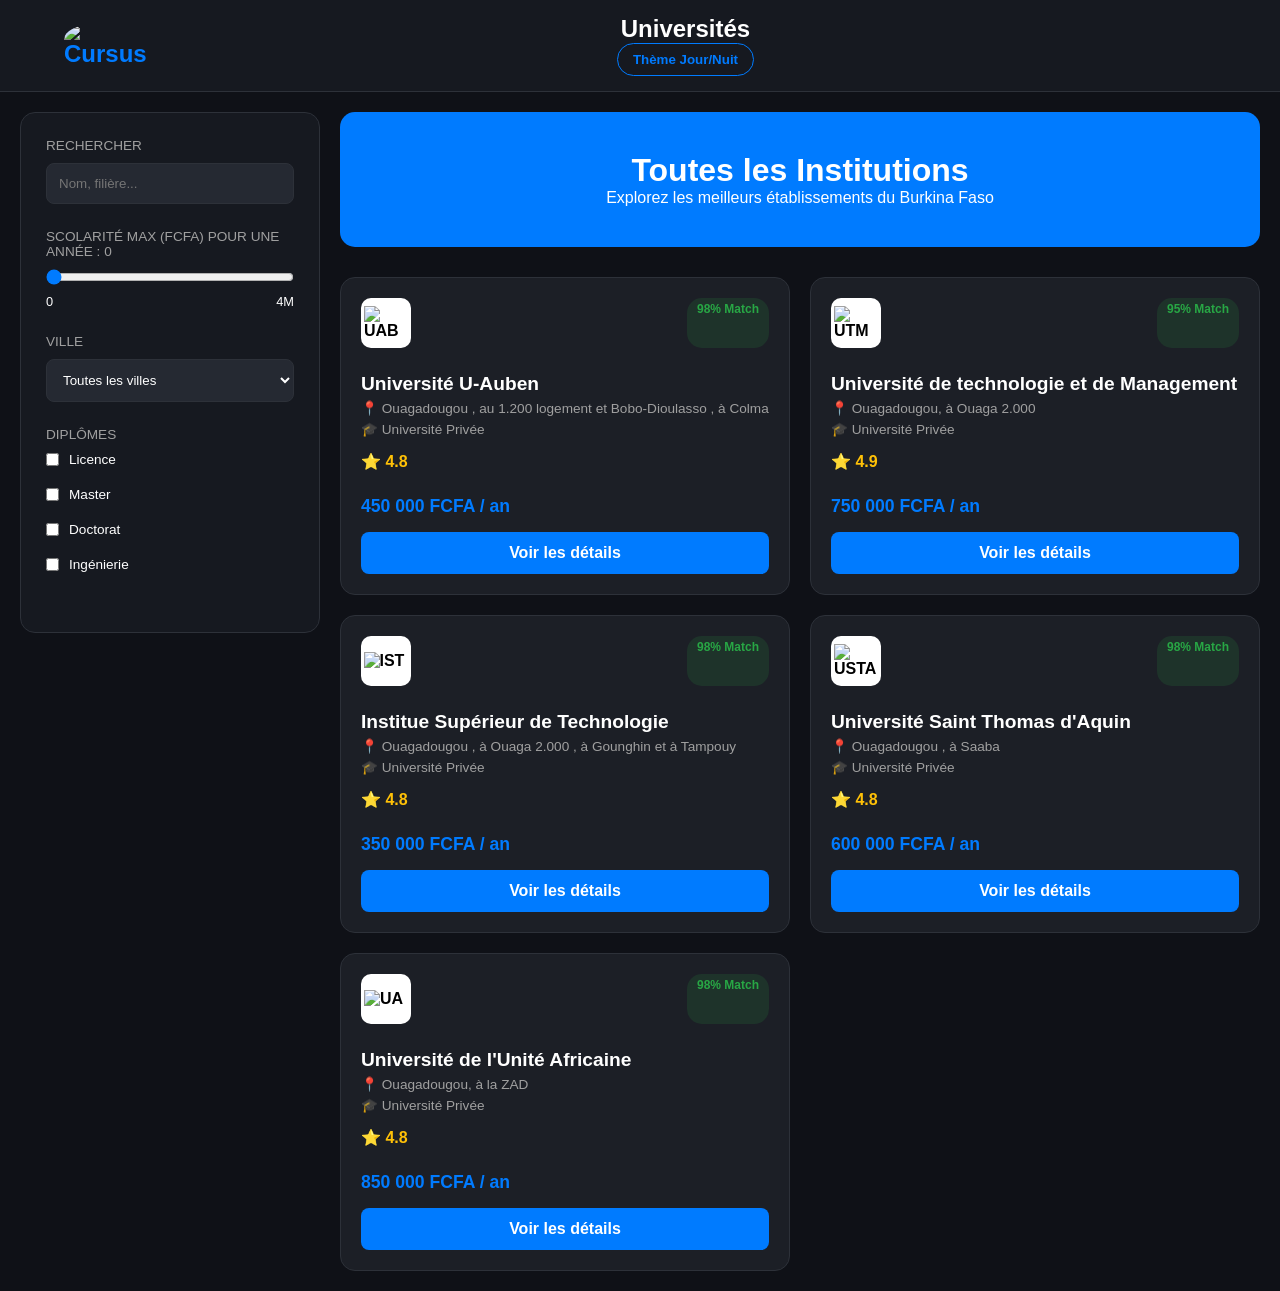
==== universities.html @ 9ff0aebb "Update universities.html" ====
<!doctype html>
<html lang="fr">
  <head>
    <meta charset="UTF-8" />
    <meta name="viewport" content="width=device-width, initial-scale=1.0" />
    <style>
      /* --- VARIABLES DE THEME --- */
      :root {
        /* Mode Sombre par défaut */
        --bg-color: #0f1117;
        --card-bg: #1c1f26;
        --sidebar-bg: #161920;
        --text-main: #ffffff;
        --text-dim: #a0a0a0;
        --accent: #007bff;
        --accent-hover: #0056b3;
        --border: #2d3139;
        --input-bg: #252932;
      }

      /* Classe pour le Mode Clair */
      .light-theme {
        --bg-color: #f4f7f6;
        --card-bg: #ffffff;
        --sidebar-bg: #ffffff;
        --text-main: #1a1a1a;
        --text-dim: #666666;
        --accent: #007bff;
        --border: #e0e0e0;
        --input-bg: #f9f9f9;
      }

      * {
        box-sizing: border-box;
        margin: 0;
        padding: 0;
        font-family: "Segoe UI", sans-serif;
      }

      body {
        background-color: var(--bg-color);
        color: var(--text-main);
        transition: all 0.3s ease;
      }

      /* --- NAVIGATION --- */
      nav {
        display: flex;
        justify-content: space-between;
        align-items: center;
        padding: 15px 5%;
        background: var(--sidebar-bg);
        border-bottom: 1px solid var(--border);
        position: sticky;
        top: 0;
        z-index: 100;
      }

      .logo {
        font-weight: bold;
        font-size: 1.5rem;
        color: var(--accent);
      }

      .nav-links a {
        color: var(--text-main);
        text-decoration: none;
        margin-left: 20px;
        font-size: 0.9rem;
      }

      .theme-toggle {
        cursor: pointer;
        padding: 8px 15px;
        border-radius: 20px;
        border: 1px solid var(--accent);
        background: transparent;
        color: var(--accent);
        font-weight: bold;
      }

      /* --- LAYOUT PRINCIPAL --- */
      .main-container {
        display: flex;
        max-width: 1400px;
        margin: 20px auto;
        padding: 0 20px;
        gap: 20px;
      }

      /* --- BARRE DE RECHERCHE ET FILTRES --- */
      .sidebar {
        width: 300px;
        background: var(--sidebar-bg);
        padding: 25px;
        border-radius: 15px;
        height: fit-content;
        border: 1px solid var(--border);
        position: sticky;
        top: 90px;
      }

      .filter-group {
        margin-bottom: 25px;
      }

      .filter-group label {
        display: block;
        margin-bottom: 10px;
        font-size: 0.85rem;
        color: var(--text-dim);
        text-transform: uppercase;
      }

      input[type="text"],
      select {
        width: 100%;
        padding: 12px;
        border-radius: 8px;
        border: 1px solid var(--border);
        background: var(--input-bg);
        color: var(--text-main);
      }

      .range-slider {
        width: 100%;
        accent-color: var(--accent);
      }

      .checkbox-group {
        display: grid;
        gap: 10px;
      }

      .checkbox-group label {
        text-transform: none;
        color: var(--text-main);
        display: flex;
        align-items: center;
        gap: 10px;
        cursor: pointer;
      }

      /* --- GRILLE DE CARTES --- */
      .content-area {
        flex: 1;
      }

      .search-header {
        background: var(--accent);
        padding: 40px;
        border-radius: 15px;
        margin-bottom: 30px;
        text-align: center;
        color: white;
      }

      .card-grid {
        display: grid;
        grid-template-columns: repeat(auto-fill, minmax(320px, 1fr));
        gap: 20px;
      }

      /* --- STYLE DE LA CARTE --- */
      .card {
        background: var(--card-bg);
        border-radius: 15px;
        padding: 20px;
        border: 1px solid var(--border);
        transition: transform 0.3s ease;
        display: flex;
        flex-direction: column;
      }

      .card:hover {
        transform: translateY(-5px);
        border-color: var(--accent);
      }

      .card-top {
        display: flex;
        justify-content: space-between;
        margin-bottom: 15px;
      }

      .card-logo {
        width: 50px;
        height: 50px;
        background: #fff;
        color: #000;
        border-radius: 10px;
        display: flex;
        align-items: center;
        justify-content: center;
        font-weight: bold;
      }

      .match-badge {
        background: rgba(40, 167, 69, 0.15);
        color: #28a745;
        padding: 4px 10px;
        border-radius: 15px;
        font-size: 0.75rem;
        font-weight: bold;
      }

      .card h3 {
        margin: 10px 0 5px 0;
        font-size: 1.2rem;
      }

      .card .info {
        font-size: 0.85rem;
        color: var(--text-dim);
        margin-bottom: 5px;
      }

      .card .rating {
        color: #ffc107;
        margin: 10px 0;
        font-weight: bold;
        display: flex;
        align-items: center;
        gap: 5px;
      }

      .card .price {
        color: var(--accent);
        font-weight: bold;
        font-size: 1.1rem;
        margin-top: auto;
        padding-top: 15px;
      }

      .btn-view {
        margin-top: 15px;
        padding: 12px;
        background: var(--accent);
        color: white;
        text-align: center;
        text-decoration: none;
        border-radius: 8px;
        font-weight: bold;
      }

      /* --- MODALES --- */
      .modal {
        display: none;
        position: fixed;
        top: 0;
        left: 0;
        width: 100%;
        height: 100%;
        background: rgba(0, 0, 0, 0.8);
        z-index: 1000;
        padding: 20px;
        overflow-y: auto;
      }

      .modal:target {
        display: flex;
        justify-content: center;
        align-items: flex-start;
      }

      .modal-content {
        background: var(--card-bg);
        max-width: 900px;
        width: 100%;
        margin-top: 50px;
        padding: 40px;
        border-radius: 20px;
        position: relative;
      }

      .close-modal {
        position: absolute;
        top: 20px;
        right: 25px;
        font-size: 30px;
        text-decoration: none;
        color: var(--text-dim);
      }

      .modal-grid {
        display: grid;
        grid-template-columns: 1fr 1fr;
        gap: 40px;
        margin-top: 30px;
      }

      .contact-form input,
      .contact-form textarea {
        width: 100%;
        padding: 12px;
        margin-bottom: 10px;
        background: var(--input-bg);
        border: 1px solid var(--border);
        border-radius: 8px;
        color: var(--text-main);
      }

      /* --- RESPONSIVE --- */
      @media (max-width: 992px) {
        .main-container {
          flex-direction: column;
        }

        .sidebar {
          width: 100%;
          position: static;
        }

        .modal-grid {
          grid-template-columns: 1fr;
        }
      }

      @media (max-width: 600px) {
        .nav-links {
          display: none;
        }

        .card-grid {
          grid-template-columns: 1fr;
        }
      }
    </style>
  </head>

  <body>
    <nav>
      <div class="logo">
        <img
          src="./WhatsApp Image 2026-03-16 at 22.43.13.jpeg"
          alt="Cursus"
          width="100px"
          id="logg"
          style="border-radius: 35%"
        />
      </div>
      <div
        class="nav-links"
        style="
          display: flex;
          flex-direction: column;
          align-items: center;
          width: 100%;
        "
      >
        <h1>Universités</h1>
        <button
          class="theme-toggle"
          onclick="
            document.body.classList.toggle('light-theme');
            let jour = document.getElementById('logg');
            let nuit = './WhatsApp Image 2026-03-16 at 22.43.13.jpeg';
            if (document.body.classList.contains('light-theme')) {
              jour.src = './WhatsApp Image 2026-03-16 at 10.48.32.jpeg';
            } else {
              jour.src = nuit;
            }
          "
        >
          Thème Jour/Nuit
        </button>
      </div>
    </nav>
    <div class="main-container">
      <aside class="sidebar">
        <div class="filter-group">
          <label>Rechercher</label>
          <input type="text" placeholder="Nom, filière..." />
        </div>

        <div class="filter-group">
          <label
            >Scolarité max (FCFA) pour une année :
            <span id="valu">0</span></label
          >
          <input
            id="val"
            type="range"
            class="range-slider"
            min="0"
            max="4000000"
            step="20000"
            value="0"
          />
          <div
            style="
              display: flex;
              justify-content: space-between;
              font-size: 0.8rem;
              margin-top: 5px;
            "
          >
            <span>0</span><span>4M</span>
          </div>
        </div>

        <div class="filter-group">
          <label>Ville</label>
          <select>
            <option>Toutes les villes</option>
            <option>Ouagadougou</option>
            <option>Bobo-Dioulasso</option>
            <option>Koudougou</option>
            <option>Dédougou</option>
            <option>Autre</option>
          </select>
        </div>

        <div class="filter-group">
          <label>Diplômes </label>
          <div class="checkbox-group">
            <label><input type="checkbox" /> Licence </label>
            <label><input type="checkbox" /> Master </label>
            <label><input type="checkbox" /> Doctorat </label>
            <label><input type="checkbox" /> Ingénierie</label>
          </div>
        </div>
      </aside>

      <main class="content-area">
        <div class="search-header">
          <h1>Toutes les Institutions</h1>
          <p>Explorez les meilleurs établissements du Burkina Faso</p>
        </div>

        <div class="card-grid">
          <div class="card">
            <div class="card-top">
              <div class="card-logo">
                <img src="./images (2).jpeg" alt="UAB" width="88%" />
              </div>
              <span class="match-badge">98% Match</span>
            </div>
            <h3>Université U-Auben</h3>
            <p class="info">
              📍 Ouagadougou , au 1.200 logement et Bobo-Dioulasso , à Colma
            </p>
            <p class="info">🎓 Université Privée</p>
            <div class="rating">⭐ 4.8</div>
            <p class="price">450 000 FCFA / an</p>
            <a href="#modal1" class="btn-view">Voir les détails</a>
          </div>

          <div class="card">
            <div class="card-top">
              <div class="card-logo">
                <img src="./logo-UTM-WEB.png" alt="UTM" width="88%" />
              </div>
              <span class="match-badge">95% Match</span>
            </div>
            <h3>Université de technologie et de Management</h3>
            <p class="info">📍 Ouagadougou, à Ouaga 2.000</p>
            <p class="info">🎓 Université Privée</p>
            <div class="rating">⭐ 4.9</div>
            <p class="price">750 000 FCFA / an</p>
            <a href="#modal2" class="btn-view">Voir les détails</a>
          </div>
          <div class="card">
            <div class="card-top">
              <div class="card-logo">
                <img
                  src="./IST-Institut-Superieur-de-Technologies-ouagadougou-burkina-faso-formations-afrique-orientation-logo.jpg"
                  alt="IST"
                  width="90%"
                />
              </div>
              <span class="match-badge">98% Match</span>
            </div>
            <h3>Institue Supérieur de Technologie</h3>
            <p class="info">
              📍 Ouagadougou , à Ouaga 2.000 , à Gounghin et à Tampouy
            </p>
            <p class="info">🎓 Université Privée</p>
            <div class="rating">⭐ 4.8</div>
            <p class="price">350 000 FCFA / an</p>
            <a href="#modal3" class="btn-view">Voir les détails</a>
          </div>
          <div class="card">
            <div class="card-top">
              <div class="card-logo">
                <img src="./images (1).jpeg" alt="USTA" width="88%" />
              </div>
              <span class="match-badge">98% Match</span>
            </div>
            <h3>Université Saint Thomas d'Aquin</h3>
            <p class="info">📍 Ouagadougou , à Saaba</p>
            <p class="info">🎓 Université Privée</p>
            <div class="rating">⭐ 4.8</div>
            <p class="price">600 000 FCFA / an</p>
            <a href="#modal4" class="btn-view">Voir les détails</a>
          </div>
          <div class="card">
            <div class="card-top">
              <div class="card-logo">
                <img src="./images.jpeg" alt="UA" width="88%" />
              </div>
              <span class="match-badge">98% Match</span>
            </div>
            <h3>Université de l'Unité Africaine</h3>
            <p class="info">📍 Ouagadougou, à la ZAD</p>
            <p class="info">🎓 Université Privée</p>
            <div class="rating">⭐ 4.8</div>
            <p class="price">850 000 FCFA / an</p>
            <a href="#modal5" class="btn-view">Voir les détails</a>
          </div>
        </div>
      </main>
    </div>

    <div id="modal1" class="modal">
      <div class="modal-content">
        <a href="#" class="close-modal">&times;</a>
        <img src="./images (2).jpeg" alt="UAB" width="18%" />

        <h2>Université U-Auben</h2>
        <p style="color: var(--accent)">Université Privée • Ouagadougou</p>

        <div
          style="
            display: flex;
            justify-content: center;
            gap: 20px;
            padding: 20px;
            font-family: sans-serif;
          "
        >
          <div
            style="
              width: 250px;
              border: 1px solid #ddd;
              border-radius: 10px;
              overflow: hidden;
              box-shadow: 2px 2px 10px rgba(0, 0, 0, 0.1);
            "
          >
            <img
              src="./u-auben-ouaga-devanture.jpg"
              alt="Devanture U-Auben Ouaga"
              style="width: 100%; display: block"
            />
            <div style="padding: 15px">
              <p style="font-size: 14px; color: #666">
                Découvrez le campus moderne et nos facultés de sciences.
              </p>
            </div>
          </div>

          <div
            style="
              width: 250px;
              border: 1px solid #ddd;
              border-radius: 10px;
              overflow: hidden;
              box-shadow: 2px 2px 10px rgba(0, 0, 0, 0.1);
            "
          >
            <img
              src="./En-toges.jpg"
              alt="Etudiants en toges"
              style="width: 100%; display: block"
            />
            <div style="padding: 15px">
              <p style="font-size: 14px; color: #666">
                Un centre historique dévoué à la réussite de ses étudiants.
              </p>
            </div>
          </div>

          <div
            style="
              width: 250px;
              border: 1px solid #ddd;
              border-radius: 10px;
              overflow: hidden;
              box-shadow: 2px 2px 10px rgba(0, 0, 0, 0.1);
            "
          >
            <img
              src="./257224294_2527260810753309_3185084998366612586_n-696x420.jpg"
              alt="Devanture U-Auben Bobo-Dioulasso"
              style="width: 100%; display: block"
            />
            <div style="padding: 15px">
              <h3 style="margin: 0 0 10px 0">Université C</h3>
              <p style="font-size: 14px; color: #666">
                Spécialisée dans les nouvelles technologies et l'IA.
              </p>
            </div>
          </div>
        </div>

        <a
          href="https://u-auben.com/"
          target="_blank"
          style="
            display: inline-flex;
            align-items: center;
            gap: 8px;
            padding: 8px 16px;
            background-color: rgba(59, 130, 246, 0.1);
            color: #3b82f6;
            text-decoration: none;
            font-size: 0.85rem;
            font-weight: 600;
            border-radius: 50px;
            border: 1px solid rgba(59, 130, 246, 0.3);
            transition: all 0.3s ease;
            margin: 10px 0;
          "
          onmouseover="
            this.style.backgroundColor = 'rgba(59, 130, 246, 0.2)';
            this.style.transform = 'translateY(-2px)';
          "
          onmouseout="
            this.style.backgroundColor = 'rgba(59, 130, 246, 0.1)';
            this.style.transform = 'translateY(0)';
          "
        >
          <span style="font-size: 1.1rem">💻</span>
          Consulter leur site
        </a>

        <div class="modal-grid">
          <div class="details-text">
            <h4>Filières & Spécialités</h4>
            <p class="info">
              Le pôle des Sciences et Technologies (UFR-ST / High Tech) regroupe
              les filières du Génie Informatique, du Génie Civil (BTP), de
              l'Électricité Industrielle, des Mines et Géologie, ainsi que des
              spécialités en Agronomie, Eau-Hygiène-Assainissement (EHA) et
              Agroalimentaire. Le pôle des Sciences Économiques et de Gestion
              (UFR-SEG / Business School) propose des cursus en
              Finance-Comptabilité, Banque-Assurance, Marketing, Gestion des
              Ressources Humaines, Gestion de Projets et Transport-Logistique.
              Enfin, l'université dispose de pôles en Sciences Juridiques et
              Politiques (UFR-SJP) couvrant le Droit Privé, le Droit Public, la
              Diplomatie et les Relations Internationales, ainsi qu'un pôle
              Lettres, Langues et Sciences Humaines (UFR-LLSH) incluant la
              Communication, la Sociologie, la Psychologie, l'Assistanat de
              Direction Bilingue et les Études Anglophones.
            </p>
            <br />

            <div
              style="
                overflow-x: auto;
                margin: 20px 0;
                border-radius: 12px;
                border: 1px solid #2d3139;
                box-shadow: 0 4px 15px rgba(0, 0, 0, 0.3);
              "
            >
              <table
                style="
                  width: 100%;
                  border-collapse: collapse;
                  background-color: #1c1f26;
                  color: #ffffff;
                  font-family: &quot;Segoe UI&quot;, sans-serif;
                  font-size: 0.9rem;
                  min-width: 650px;
                "
              >
                <thead>
                  <tr
                    style="
                      background-color: #007bff;
                      color: #ffffff;
                      text-align: left;
                    "
                  >
                    <th style="padding: 15px; border-bottom: 2px solid #2d3139">
                      Unités de Formation (UFR)
                    </th>
                    <th style="padding: 15px; border-bottom: 2px solid #2d3139">
                      Licence 1
                    </th>
                    <th style="padding: 15px; border-bottom: 2px solid #2d3139">
                      Licence 2
                    </th>
                    <th style="padding: 15px; border-bottom: 2px solid #2d3139">
                      Licence 3
                    </th>
                    <th style="padding: 15px; border-bottom: 2px solid #2d3139">
                      Master 1
                    </th>
                    <th style="padding: 15px; border-bottom: 2px solid #2d3139">
                      Master 2
                    </th>
                  </tr>
                </thead>
                <tbody>
                  <tr style="border-bottom: 1px solid #2d3139">
                    <td style="padding: 15px">
                      <strong style="color: #007bff; display: block"
                        >ISIG High-Tech</strong
                      >
                      <span style="font-size: 0.75rem; color: #a0a0a0"
                        >Informatique, SIG, Réseaux</span
                      >
                    </td>
                    <td style="padding: 15px">600 000</td>
                    <td style="padding: 15px">675 000</td>
                    <td style="padding: 15px">750 000</td>
                    <td style="padding: 15px">920 000</td>
                    <td style="padding: 15px">920 000</td>
                  </tr>
                  <tr
                    style="
                      border-bottom: 1px solid #2d3139;
                      background-color: rgba(255, 255, 255, 0.02);
                    "
                  >
                    <td style="padding: 15px">
                      <strong style="color: #007bff; display: block"
                        >Business School (SEG)</strong
                      >
                      <span style="font-size: 0.75rem; color: #a0a0a0"
                        >Gestion, Finance, Compta</span
                      >
                    </td>
                    <td style="padding: 15px">505 000</td>
                    <td style="padding: 15px">565 000</td>
                    <td style="padding: 15px">705 000</td>
                    <td style="padding: 15px">852 500</td>
                    <td style="padding: 15px">852 500</td>
                  </tr>
                  <tr style="border-bottom: 1px solid #2d3139">
                    <td style="padding: 15px">
                      <strong style="color: #007bff; display: block"
                        >Droit & Sciences Po</strong
                      >
                      <span style="font-size: 0.75rem; color: #a0a0a0"
                        >Droit Privé/Public, Diplomatie</span
                      >
                    </td>
                    <td style="padding: 15px">530 000</td>
                    <td style="padding: 15px">590 000</td>
                    <td style="padding: 15px">730 000</td>
                    <td style="padding: 15px">850 000</td>
                    <td style="padding: 15px">850 000</td>
                  </tr>
                </tbody>
                <tfoot>
                  <tr style="background-color: rgba(0, 123, 255, 0.1)">
                    <td
                      colspan="6"
                      style="
                        padding: 12px;
                        font-size: 0.8rem;
                        color: #a0a0a0;
                        text-align: center;
                      "
                    >
                      * Frais d'inscription : 50 000 FCFA + Frais de dossier :
                      15 000 FCFA. Pénalité de 10% en cas de retard.
                    </td>
                  </tr>
                </tfoot>
              </table>
            </div>

            <h4>Informations de contact</h4>
            <p class="info">📞 +226 25 30 00 00</p>
            <p class="info">📧 info@uason.bf</p>
            <p class="info">🌐 www.uason.bf</p>
          </div>

          <div class="contact-form">
            <h4>Contacter l'établissement</h4>
            <form>
              <input type="text" placeholder="Nom & Prénom" required />
              <input type="email" placeholder="Votre Email" required />
              <input type="tel" placeholder="Téléphone" />
              <textarea rows="4" placeholder="Votre message..."></textarea>
              <button
                type="submit"
                class="btn-view"
                style="width: 100%; border: none; cursor: pointer"
              >
                Envoyer
              </button>
            </form>
          </div>
        </div>
      </div>
    </div>

    <div id="modal3" class="modal">
      <div class="modal-content">
        <a href="#" class="close-modal">&times;</a>
        <img
          src="./IST-Institut-Superieur-de-Technologies-ouagadougou-burkina-faso-formations-afrique-orientation-logo.jpg"
          alt="Logo IST"
          width="18%"
        />
        <h2>Institue Supérieur de Technologie</h2>
        <p style="color: var(--accent)">Enseignement Supérieur • Ouagadougou</p>

        <div class="modal-grid">
          <div class="details-text">
            <h4>Options et filière</h4>
            <p class="info">
              Le pôle Sciences et Technologies est le cœur de métier de
              l'institut, proposant des filières pointues comme le Génie Civil
              (Bâtiment et Travaux Publics), le Génie Électrique
              (Électrotechnique, Électronique et Informatique Industrielle),
              ainsi que le Génie Industriel (Maintenance Industrielle, Mécanique
              et Productique). Ce pôle inclut également des secteurs
              stratégiques tels que le Génie Minier (Géologie, Exploitation), le
              Génie Énergétique (Énergies Renouvelables), le Génie Biomédical et
              l'Agroalimentaire (Nutrition, Sécurité Sanitaire). L'informatique
              y est aussi très présente via les Réseaux et Systèmes
              Informatiques. Le pôle Sciences de Gestion (souvent associé à
              l'entité UBS) complète cette offre avec des formations en
              Finance-Comptabilité, Marketing et Gestion Commerciale, Gestion
              des Ressources Humaines, et Gestion des Projets. On y retrouve
              également des spécialités en Transport, Logistique et Transit, en
              Banque et Microfinance, ainsi qu'en Communication d’Entreprise et
              Assistanat de Direction Bilingue.
            </p>
            <br />

            <div
              style="
                display: flex;
                justify-content: center;
                gap: 20px;
                padding: 20px;
                font-family: sans-serif;
              "
            >
              <div
                style="
                  width: 250px;
                  border: 1px solid #ddd;
                  border-radius: 10px;
                  overflow: hidden;
                  box-shadow: 2px 2px 10px rgba(0, 0, 0, 0.1);
                "
              >
                <img
                  src="./IST-CAMPUS-de-Ouaga-scaled.jpg"
                  alt="Devanture IST Ouaga"
                  style="width: 100%; display: block"
                />
                <div style="padding: 15px">
                  <p style="font-size: 14px; color: #666">
                    Découvrez le campus moderne et nos facultés de sciences.
                  </p>
                </div>
              </div>

              <div
                style="
                  width: 250px;
                  border: 1px solid #ddd;
                  border-radius: 10px;
                  overflow: hidden;
                  box-shadow: 2px 2px 10px rgba(0, 0, 0, 0.1);
                "
              >
                <img
                  src="./Stone.webp"
                  alt="Etudiants en génie minier"
                  style="width: 100%; display: block"
                />
                <div style="padding: 15px">
                  <p style="font-size: 14px; color: #666">
                    Un centre historique dévoué à la réussite de ses étudiants.
                  </p>
                </div>
              </div>

              <div
                style="
                  width: 250px;
                  border: 1px solid #ddd;
                  border-radius: 10px;
                  overflow: hidden;
                  box-shadow: 2px 2px 10px rgba(0, 0, 0, 0.1);
                "
              >
                <img
                  src="./IST-Institut-Superieur-de-Technologies-ouagadougou-burkina-faso-formations-afrique-orientation.jpg"
                  alt="Affiche de l'unniversité "
                  style="width: 100%; display: block"
                />
                <div style="padding: 15px">
                  <h3 style="margin: 0 0 10px 0">Université C</h3>
                  <p style="font-size: 14px; color: #666">
                    Spécialisée dans les nouvelles technologies et l'IA.
                  </p>
                </div>
              </div>
            </div>

            <a
              href="https://istburkina.education/"
              target="_blank"
              style="
                display: inline-flex;
                align-items: center;
                gap: 8px;
                padding: 8px 16px;
                background-color: rgba(59, 130, 246, 0.1);
                color: #3b82f6;
                text-decoration: none;
                font-size: 0.85rem;
                font-weight: 600;
                border-radius: 50px;
                border: 1px solid rgba(59, 130, 246, 0.3);
                transition: all 0.3s ease;
                margin: 10px 0;
              "
              onmouseover="
                this.style.backgroundColor = 'rgba(59, 130, 246, 0.2)';
                this.style.transform = 'translateY(-2px)';
              "
              onmouseout="
                this.style.backgroundColor = 'rgba(59, 130, 246, 0.1)';
                this.style.transform = 'translateY(0)';
              "
            >
              <span style="font-size: 1.1rem">💻</span>
              Consulter leur site
            </a>

            <div
              style="
                overflow-x: auto;
                margin: 20px 0;
                border-radius: 12px;
                border: 1px solid #2d3139;
                box-shadow: 0 4px 15px rgba(0, 0, 0, 0.3);
              "
            >
              <table
                style="
                  width: 100%;
                  border-collapse: collapse;
                  background-color: #1c1f26;
                  color: #ffffff;
                  font-family: &quot;Segoe UI&quot;, sans-serif;
                  font-size: 0.9rem;
                  min-width: 650px;
                "
              >
                <thead>
                  <tr
                    style="
                      background-color: #007bff;
                      color: #ffffff;
                      text-align: left;
                    "
                  >
                    <th style="padding: 15px; border-bottom: 2px solid #2d3139">
                      Départements
                    </th>
                    <th style="padding: 15px; border-bottom: 2px solid #2d3139">
                      L1 (Année 1)
                    </th>
                    <th style="padding: 15px; border-bottom: 2px solid #2d3139">
                      L2 (Année 2)
                    </th>
                    <th style="padding: 15px; border-bottom: 2px solid #2d3139">
                      L3 (Année 3)
                    </th>
                    <th style="padding: 15px; border-bottom: 2px solid #2d3139">
                      Master 1
                    </th>
                    <th style="padding: 15px; border-bottom: 2px solid #2d3139">
                      Master 2
                    </th>
                  </tr>
                </thead>
                <tbody>
                  <tr style="border-bottom: 1px solid #2d3139">
                    <td style="padding: 15px">
                      <strong style="color: #007bff; display: block"
                        >Sciences de Gestion</strong
                      >
                      <span style="font-size: 0.75rem; color: #a0a0a0"
                        >Finance, Marketing, Transport</span
                      >
                    </td>
                    <td style="padding: 15px">360 000</td>
                    <td style="padding: 15px">360 000</td>
                    <td style="padding: 15px">550 000</td>
                    <td style="padding: 15px">750 000</td>
                    <td style="padding: 15px">850 000</td>
                  </tr>
                  <tr
                    style="
                      border-bottom: 1px solid #2d3139;
                      background-color: rgba(255, 255, 255, 0.02);
                    "
                  >
                    <td style="padding: 15px">
                      <strong style="color: #007bff; display: block"
                        >Sciences & Technologies</strong
                      >
                      <span style="font-size: 0.75rem; color: #a0a0a0"
                        >Réseaux, Génie Civil, Mines</span
                      >
                    </td>
                    <td style="padding: 15px">500 000</td>
                    <td style="padding: 15px">500 000</td>
                    <td style="padding: 15px">600 000</td>
                    <td style="padding: 15px">750 000</td>
                    <td style="padding: 15px">850 000</td>
                  </tr>
                </tbody>
                <tfoot>
                  <tr style="background-color: rgba(0, 123, 255, 0.1)">
                    <td
                      colspan="6"
                      style="
                        padding: 12px;
                        font-size: 0.8rem;
                        color: #a0a0a0;
                        text-align: center;
                      "
                    >
                      * Frais d'inscription : 45 000 FCFA (Licence) / 60 000
                      FCFA (Master). Possibilité de paiement échelonné.
                    </td>
                  </tr>
                </tfoot>
              </table>
            </div>

            <h4>Informations de contact</h4>
            <p class="info">📞 +226 25 35 00 00</p>
            <p class="info">📧 administration@lsv.bf</p>
          </div>
          <div class="contact-form">
            <h4>Formulaire d'inscription</h4>
            <form>
              <input type="text" placeholder="Nom complet" />
              <input type="email" placeholder="Email" />
              <textarea
                rows="4"
                placeholder="Demande de renseignements..."
              ></textarea>
              <button
                type="submit"
                class="btn-view"
                style="width: 100%; border: none"
              >
                Envoyer
              </button>
            </form>
          </div>
        </div>
      </div>
    </div>
    <div id="modal2" class="modal">
      <div class="modal-content">
        <a href="#" class="close-modal">&times;</a>
        <img src="./logo-UTM-WEB.png" alt="UTM" width="28%" />

        <h2>Université de Technologie et de Managent</h2>
        <p style="color: var(--accent)">Université privé</p>

        <div
          style="
            display: flex;
            justify-content: center;
            gap: 20px;
            padding: 20px;
            font-family: sans-serif;
          "
        >
          <div
            style="
              width: 250px;
              border: 1px solid #ddd;
              border-radius: 10px;
              overflow: hidden;
              box-shadow: 2px 2px 10px rgba(0, 0, 0, 0.1);
            "
          >
            <img
              src="./Accueil.jpg"
              alt="Devanture UTM Ouaga"
              style="width: 100%; display: block"
            />
            <div style="padding: 15px">
              <p style="font-size: 14px; color: #666">
                Découvrez le campus moderne et nos facultés de sciences.
              </p>
            </div>
          </div>

          <div
            style="
              width: 250px;
              border: 1px solid #ddd;
              border-radius: 10px;
              overflow: hidden;
              box-shadow: 2px 2px 10px rgba(0, 0, 0, 0.1);
            "
          >
            <img
              src="./apero_rtb-12-678x381.jpeg"
              alt="Etudiants"
              style="width: 100%; display: block"
            />
            <div style="padding: 15px">
              <p style="font-size: 14px; color: #666">
                Un centre historique dévoué à la réussite de ses étudiants.
              </p>
            </div>
          </div>

          <div
            style="
              width: 250px;
              border: 1px solid #ddd;
              border-radius: 10px;
              overflow: hidden;
              box-shadow: 2px 2px 10px rgba(0, 0, 0, 0.1);
            "
          >
            <img
              src="./653711438_1247510820896786_6676606770794922412_n.jpg"
              alt="Nouveau diplomés"
              style="width: 100%; display: block"
            />
            <div style="padding: 15px">
              <h3 style="margin: 0 0 10px 0">Université C</h3>
              <p style="font-size: 14px; color: #666">
                Spécialisée dans les nouvelles technologies et l'IA.
              </p>
            </div>
          </div>
        </div>

        <a
          href="https://utmbf.com/"
          target="_blank"
          style="
            display: inline-flex;
            align-items: center;
            gap: 8px;
            padding: 8px 16px;
            background-color: rgba(59, 130, 246, 0.1);
            color: #3b82f6;
            text-decoration: none;
            font-size: 0.85rem;
            font-weight: 600;
            border-radius: 50px;
            border: 1px solid rgba(59, 130, 246, 0.3);
            transition: all 0.3s ease;
            margin: 10px 0;
          "
          onmouseover="
            this.style.backgroundColor = 'rgba(59, 130, 246, 0.2)';
            this.style.transform = 'translateY(-2px)';
          "
          onmouseout="
            this.style.backgroundColor = 'rgba(59, 130, 246, 0.1)';
            this.style.transform = 'translateY(0)';
          "
        >
          <span style="font-size: 1.1rem">💻</span>
          Consulter leur site
        </a>

        <div class="modal-grid">
          <div class="details-text">
            <h4>Filières & Spécialités</h4>
            <p class="info">
              Le pôle Technologies regroupe les filières du Génie Civil (BTP),
              du Génie Industriel (Maintenance, Mécanique et Productique), du
              Génie Électrique (Électrotechnique, Électronique, Réseaux et
              Télécommunications) ainsi que l'Informatique (Génie Logiciel). Le
              pôle Management propose, quant à lui, des cursus en Finance
              Comptabilité, Gestion des Projets, Transport et Logistique, ainsi
              qu'en Économie et Statistiques Appliquées.
            </p>
            <br />
            <div
              style="
                overflow-x: auto;
                margin: 20px 0;
                border-radius: 12px;
                border: 1px solid #2d3139;
                box-shadow: 0 4px 15px rgba(0, 0, 0, 0.3);
              "
            >
              <table
                style="
                  width: 100%;
                  border-collapse: collapse;
                  background-color: #1c1f26;
                  color: #ffffff;
                  font-family: &quot;Segoe UI&quot;, sans-serif;
                  font-size: 0.9rem;
                  min-width: 600px;
                "
              >
                <thead>
                  <tr
                    style="
                      background-color: #007bff;
                      color: #ffffff;
                      text-align: left;
                    "
                  >
                    <th style="padding: 15px; border-bottom: 2px solid #2d3139">
                      Pôles & Filières
                    </th>
                    <th style="padding: 15px; border-bottom: 2px solid #2d3139">
                      L1 (1ère année)
                    </th>
                    <th style="padding: 15px; border-bottom: 2px solid #2d3139">
                      L2 (2ème année)
                    </th>
                    <th style="padding: 15px; border-bottom: 2px solid #2d3139">
                      L3 (3ème année)
                    </th>
                    <th style="padding: 15px; border-bottom: 2px solid #2d3139">
                      M1 (Master 1)
                    </th>
                    <th style="padding: 15px; border-bottom: 2px solid #2d3139">
                      M2 (Master 2)
                    </th>
                  </tr>
                </thead>
                <tbody>
                  <tr style="border-bottom: 1px solid #2d3139">
                    <td style="padding: 15px">
                      <strong style="color: #007bff; display: block"
                        >Management & Gestion</strong
                      >
                      <span style="font-size: 0.75rem; color: #a0a0a0"
                        >Finance, Marketing, RH</span
                      >
                    </td>
                    <td style="padding: 15px">450 000</td>
                    <td style="padding: 15px">450 000</td>
                    <td style="padding: 15px">500 000</td>
                    <td style="padding: 15px">750 000</td>
                    <td style="padding: 15px">850 000</td>
                  </tr>
                  <tr
                    style="
                      border-bottom: 1px solid #2d3139;
                      background-color: rgba(255, 255, 255, 0.02);
                    "
                  >
                    <td style="padding: 15px">
                      <strong style="color: #007bff; display: block"
                        >Génie Informatique / Réseaux</strong
                      >
                      <span style="font-size: 0.75rem; color: #a0a0a0"
                        >Systèmes, Software, Réseaux</span
                      >
                    </td>
                    <td style="padding: 15px">750 000</td>
                    <td style="padding: 15px">850 000</td>
                    <td style="padding: 15px">1 000 000</td>
                    <td style="padding: 15px">1 200 000</td>
                    <td style="padding: 15px">1 500 000</td>
                  </tr>
                  <tr style="border-bottom: 1px solid #2d3139">
                    <td style="padding: 15px">
                      <strong style="color: #007bff; display: block"
                        >Génie Civil / Mines</strong
                      >
                      <span style="font-size: 0.75rem; color: #a0a0a0"
                        >Topographie, BTP, Mines</span
                      >
                    </td>
                    <td style="padding: 15px">600 000</td>
                    <td style="padding: 15px">600 000</td>
                    <td style="padding: 15px">700 000</td>
                    <td style="padding: 15px">950 000</td>
                    <td style="padding: 15px">1 050 000</td>
                  </tr>
                </tbody>
                <tfoot>
                  <tr style="background-color: rgba(0, 123, 255, 0.1)">
                    <td
                      colspan="6"
                      style="
                        padding: 12px;
                        font-size: 0.8rem;
                        color: #a0a0a0;
                        text-align: center;
                      "
                    >
                      * Tarifs indicatifs en FCFA. Prévoir environ 50 000 FCFA
                      de frais d'inscription annuels.
                    </td>
                  </tr>
                </tfoot>
              </table>
            </div>

            <h4>Informations de contact</h4>
            <p class="info">📞 +226 25 30 00 00</p>
            <p class="info">📧 info@uason.bf</p>
            <p class="info">🌐 www.uason.bf</p>
          </div>

          <div class="contact-form">
            <h4>Contacter l'établissement</h4>
            <form>
              <input type="text" placeholder="Nom & Prénom" required />
              <input type="email" placeholder="Votre Email" required />
              <input type="tel" placeholder="Téléphone" />
              <textarea rows="4" placeholder="Votre message..."></textarea>
              <button
                type="submit"
                class="btn-view"
                style="width: 100%; border: none; cursor: pointer"
              >
                Envoyer
              </button>
            </form>
          </div>
        </div>
      </div>
    </div>
    <div id="modal4" class="modal">
      <div class="modal-content">
        <a href="#" class="close-modal">&times;</a>
        <img src="./images (1).jpeg" alt="USTA" width="18%" />

        <h2>Université Saint Thomas d'Aquin'</h2>
        <p style="color: var(--accent)">Université privé</p>

        <div
          style="
            display: flex;
            justify-content: center;
            gap: 20px;
            padding: 20px;
            font-family: sans-serif;
          "
        >
          <div
            style="
              width: 250px;
              border: 1px solid #ddd;
              border-radius: 10px;
              overflow: hidden;
              box-shadow: 2px 2px 10px rgba(0, 0, 0, 0.1);
            "
          >
            <img
              src="./WhatsApp Image 2026-03-18 at 10.24.31.jpeg"
              alt="Batiment de l'Université "
              style="width: 100%; display: block"
            />
            <div style="padding: 15px">
              <p style="font-size: 14px; color: #666">
                Découvrez le campus moderne et nos facultés de sciences.
              </p>
            </div>
          </div>

          <div
            style="
              width: 250px;
              border: 1px solid #ddd;
              border-radius: 10px;
              overflow: hidden;
              box-shadow: 2px 2px 10px rgba(0, 0, 0, 0.1);
            "
          >
            <img
              src="./WhatsApp Image 2026-03-18 at 10.24.31 (1).jpeg"
              alt="Batiment de l'unniversité"
              style="width: 100%; display: block"
            />
            <div style="padding: 15px">
              <p style="font-size: 14px; color: #666">
                Un centre historique dévoué à la réussite de ses étudiants.
              </p>
            </div>
          </div>

          <div
            style="
              width: 250px;
              border: 1px solid #ddd;
              border-radius: 10px;
              overflow: hidden;
              box-shadow: 2px 2px 10px rgba(0, 0, 0, 0.1);
            "
          >
            <img
              src="./USTA-UNE.jpg"
              alt="Bureau des élèves de l'USTA"
              style="width: 100%; display: block"
            />
            <div style="padding: 15px">
              <h3 style="margin: 0 0 10px 0">Université C</h3>
              <p style="font-size: 14px; color: #666">
                Spécialisée dans les nouvelles technologies et l'IA.
              </p>
            </div>
          </div>
        </div>

        <a
          href="https://usta.bf/"
          target="_blank"
          style="
            display: inline-flex;
            align-items: center;
            gap: 8px;
            padding: 8px 16px;
            background-color: rgba(59, 130, 246, 0.1);
            color: #3b82f6;
            text-decoration: none;
            font-size: 0.85rem;
            font-weight: 600;
            border-radius: 50px;
            border: 1px solid rgba(59, 130, 246, 0.3);
            transition: all 0.3s ease;
            margin: 10px 0;
          "
          onmouseover="
            this.style.backgroundColor = 'rgba(59, 130, 246, 0.2)';
            this.style.transform = 'translateY(-2px)';
          "
          onmouseout="
            this.style.backgroundColor = 'rgba(59, 130, 246, 0.1)';
            this.style.transform = 'translateY(0)';
          "
        >
          <span style="font-size: 1.1rem">💻</span>
          Consulter leur site
        </a>

        <div class="modal-grid">
          <div class="details-text">
            <h4>Filières & Spécialités</h4>
            <p class="info">
              Le pôle de la Faculté des Sciences de la Santé (F2S) est l'un des
              plus sollicités, proposant des cursus complets en Médecine,
              Pharmacie, Biologie Médicale et des licences professionnelles en
              Sciences Infirmières et Obstétricales (Maïeutique). Le pôle des
              Sciences Juridiques et Politiques (FSJP) offre des parcours en
              Droit Privé, Droit Public, ainsi qu'en Sciences Politiques,
              préparant aux carrières juridiques et administratives. Enfin, le
              pôle des Sciences Économiques et de Gestion (FSEG) regroupe les
              filières classiques et professionnalisantes telles que la Gestion
              des Entreprises et des Administrations, la Finance-Comptabilité,
              le Marketing, et l'Économie Agricole. L'université dispose
              également d'une filière en Sciences et Technologies axée sur
              l'Informatique de Gestion.
            </p>
            <br />

            <div
              style="
                overflow-x: auto;
                margin: 20px 0;
                border-radius: 12px;
                border: 1px solid #2d3139;
                box-shadow: 0 4px 15px rgba(0, 0, 0, 0.3);
              "
            >
              <table
                style="
                  width: 100%;
                  border-collapse: collapse;
                  background-color: #1c1f26;
                  color: #ffffff;
                  font-family: &quot;Segoe UI&quot;, sans-serif;
                  font-size: 0.9rem;
                  min-width: 650px;
                "
              >
                <thead>
                  <tr
                    style="
                      background-color: #007bff;
                      color: #ffffff;
                      text-align: left;
                    "
                  >
                    <th style="padding: 15px; border-bottom: 2px solid #2d3139">
                      Facultés & Filières
                    </th>
                    <th style="padding: 15px; border-bottom: 2px solid #2d3139">
                      L1 / Année 1
                    </th>
                    <th style="padding: 15px; border-bottom: 2px solid #2d3139">
                      L2 / Année 2
                    </th>
                    <th style="padding: 15px; border-bottom: 2px solid #2d3139">
                      L3 / Année 3
                    </th>
                    <th style="padding: 15px; border-bottom: 2px solid #2d3139">
                      Master 1
                    </th>
                    <th style="padding: 15px; border-bottom: 2px solid #2d3139">
                      Master 2
                    </th>
                  </tr>
                </thead>
                <tbody>
                  <tr style="border-bottom: 1px solid #2d3139">
                    <td style="padding: 15px">
                      <strong style="color: #007bff; display: block"
                        >Sciences de la Santé</strong
                      >
                      <span style="font-size: 0.75rem; color: #a0a0a0"
                        >Médecine, Pharmacie</span
                      >
                    </td>
                    <td style="padding: 15px">900 000</td>
                    <td style="padding: 15px">900 000</td>
                    <td style="padding: 15px">900 000</td>
                    <td style="padding: 15px">1 200 000</td>
                    <td style="padding: 15px">1 200 000</td>
                  </tr>
                  <tr
                    style="
                      border-bottom: 1px solid #2d3139;
                      background-color: rgba(255, 255, 255, 0.02);
                    "
                  >
                    <td style="padding: 15px">
                      <strong style="color: #007bff; display: block"
                        >Droit / SEG</strong
                      >
                      <span style="font-size: 0.75rem; color: #a0a0a0"
                        >Sciences Juridiques, Éco</span
                      >
                    </td>
                    <td style="padding: 15px">500 000</td>
                    <td style="padding: 15px">500 000</td>
                    <td style="padding: 15px">550 000</td>
                    <td style="padding: 15px">800 000</td>
                    <td style="padding: 15px">900 000</td>
                  </tr>
                  <tr style="border-bottom: 1px solid #2d3139">
                    <td style="padding: 15px">
                      <strong style="color: #007bff; display: block"
                        >SHS / Bio</strong
                      >
                      <span style="font-size: 0.75rem; color: #a0a0a0"
                        >Lettres, Psychologie, Bio</span
                      >
                    </td>
                    <td style="padding: 15px">450 000</td>
                    <td style="padding: 15px">450 000</td>
                    <td style="padding: 15px">500 000</td>
                    <td style="padding: 15px">750 000</td>
                    <td style="padding: 15px">850 000</td>
                  </tr>
                </tbody>
                <tfoot>
                  <tr style="background-color: rgba(0, 123, 255, 0.1)">
                    <td
                      colspan="6"
                      style="
                        padding: 12px;
                        font-size: 0.8rem;
                        color: #a0a0a0;
                        text-align: center;
                      "
                    >
                      * Les frais de scolarité à l'USTA sont payables en
                      plusieurs tranches. Notez que les frais de thèse ne sont
                      pas inclus.
                    </td>
                  </tr>
                </tfoot>
              </table>
            </div>

            <h4>Informations de contact</h4>
            <p class="info">📞 +226 25 30 00 00</p>
            <p class="info">📧 info@uason.bf</p>
            <p class="info">🌐 www.uason.bf</p>
          </div>

          <div class="contact-form">
            <h4>Contacter l'établissement</h4>
            <form>
              <input type="text" placeholder="Nom & Prénom" required />
              <input type="email" placeholder="Votre Email" required />
              <input type="tel" placeholder="Téléphone" />
              <textarea rows="4" placeholder="Votre message..."></textarea>
              <button
                type="submit"
                class="btn-view"
                style="width: 100%; border: none; cursor: pointer"
              >
                Envoyer
              </button>
            </form>
          </div>
        </div>
      </div>
    </div>
    <div id="modal5" class="modal">
      <div class="modal-content">
        <a href="#" class="close-modal">&times;</a>
        <img src="./images.jpeg" alt="UA" width="18%" />

        <h2>Université de l'Unité Africaine</h2>
        <p style="color: var(--accent)">Université privé</p>

        <div
          style="
            display: flex;
            justify-content: center;
            gap: 20px;
            padding: 20px;
            font-family: sans-serif;
          "
        >
          <div
            style="
              width: 250px;
              border: 1px solid #ddd;
              border-radius: 10px;
              overflow: hidden;
              box-shadow: 2px 2px 10px rgba(0, 0, 0, 0.1);
            "
          >
            <img
              src="./images (4).jpeg"
              alt="Etudiants"
              style="width: 100%; display: block"
            />
            <div style="padding: 15px">
              <p style="font-size: 14px; color: #666">
                Découvrez le campus moderne et nos facultés de sciences.
              </p>
            </div>
          </div>

          <div
            style="
              width: 250px;
              border: 1px solid #ddd;
              border-radius: 10px;
              overflow: hidden;
              box-shadow: 2px 2px 10px rgba(0, 0, 0, 0.1);
            "
          >
            <img
              src="./téléchargement.jpeg"
              alt="Etudiants en toges"
              style="width: 100%; display: block"
            />
            <div style="padding: 15px">
              <p style="font-size: 14px; color: #666">
                Un centre historique dévoué à la réussite de ses étudiants.
              </p>
            </div>
          </div>

          <div
            style="
              width: 250px;
              border: 1px solid #ddd;
              border-radius: 10px;
              overflow: hidden;
              box-shadow: 2px 2px 10px rgba(0, 0, 0, 0.1);
            "
          >
            <img
              src="./Des-etudiants-de-lUniversite-de-lUnite-africaine.jpg"
              alt="Etudiants"
              style="width: 100%; display: block"
            />
            <div style="padding: 15px">
              <h3 style="margin: 0 0 10px 0">Université C</h3>
              <p style="font-size: 14px; color: #666">
                Spécialisée dans les nouvelles technologies et l'IA.
              </p>
            </div>
          </div>
        </div>

        <a
          href="https://uaburkina.com/"
          target="_blank"
          style="
            display: inline-flex;
            align-items: center;
            gap: 8px;
            padding: 8px 16px;
            background-color: rgba(59, 130, 246, 0.1);
            color: #3b82f6;
            text-decoration: none;
            font-size: 0.85rem;
            font-weight: 600;
            border-radius: 50px;
            border: 1px solid rgba(59, 130, 246, 0.3);
            transition: all 0.3s ease;
            margin: 10px 0;
          "
          onmouseover="
            this.style.backgroundColor = 'rgba(59, 130, 246, 0.2)';
            this.style.transform = 'translateY(-2px)';
          "
          onmouseout="
            this.style.backgroundColor = 'rgba(59, 130, 246, 0.1)';
            this.style.transform = 'translateY(0)';
          "
        >
          <span style="font-size: 1.1rem">💻</span>
          Consulter leur site
        </a>

        <div class="modal-grid">
          <div class="details-text">
            <h4>Filières & Spécialités</h4>
            <p class="info">
              Le pôle Business School (Management) est le cœur historique de
              l'institution, proposant des filières d'excellence en
              Finance-Comptabilité, Marketing et Intelligence Commerciale,
              Gestion des Ressources Humaines (GRH), Audit et Contrôle de
              Gestion, ainsi qu'en Entrepreneuriat et Gestion de Projets. Ce
              pôle inclut également des spécialisations très demandées en
              Transport et Logistique, en Banque et Institutions Financières,
              ainsi qu'en Communication d'Entreprise. Le pôle Digital et
              Technologies s'est fortement développé pour répondre aux besoins
              de la transformation numérique, avec des cursus en Génie Logiciel,
              Réseaux et Systèmes Informatiques, Cybersécurité, Data Science
              (Intelligence Artificielle) et Digital Marketing. Enfin,
              l'université dispose d'un pôle de Gouvernance proposant des
              formations en Droit des Affaires, Relations Internationales et
              Administration Publique, visant à former les futurs cadres et
              leaders du continent.
            </p>
            <br />

            <div
              style="
                overflow-x: auto;
                margin: 20px 0;
                border-radius: 12px;
                border: 1px solid #2d3139;
              "
            >
              <table
                style="
                  width: 100%;
                  border-collapse: collapse;
                  background-color: #1c1f26;
                  color: #ffffff;
                  font-family: &quot;Segoe UI&quot;, sans-serif;
                  font-size: 0.9rem;
                "
              >
                <thead>
                  <tr
                    style="
                      background-color: #007bff;
                      color: #ffffff;
                      text-align: left;
                    "
                  >
                    <th style="padding: 12px; border-bottom: 2px solid #2d3139">
                      Filières
                    </th>
                    <th style="padding: 12px; border-bottom: 2px solid #2d3139">
                      Licence 1
                    </th>
                    <th style="padding: 12px; border-bottom: 2px solid #2d3139">
                      Licence 2
                    </th>
                    <th style="padding: 12px; border-bottom: 2px solid #2d3139">
                      Licence 3
                    </th>
                    <th style="padding: 12px; border-bottom: 2px solid #2d3139">
                      Master 1
                    </th>
                    <th style="padding: 12px; border-bottom: 2px solid #2d3139">
                      Master 2
                    </th>
                  </tr>
                </thead>
                <tbody>
                  <tr style="border-bottom: 1px solid #2d3139">
                    <td
                      style="padding: 12px; font-weight: bold; color: #007bff"
                    >
                      Sciences de Gestion
                    </td>
                    <td style="padding: 12px">550 000</td>
                    <td style="padding: 12px">550 000</td>
                    <td style="padding: 12px">600 000</td>
                    <td style="padding: 12px">850 000</td>
                    <td style="padding: 12px">950 000</td>
                  </tr>
                  <tr
                    style="
                      border-bottom: 1px solid #2d3139;
                      background-color: rgba(255, 255, 255, 0.02);
                    "
                  >
                    <td
                      style="padding: 12px; font-weight: bold; color: #007bff"
                    >
                      Droit / Sciences Po
                    </td>
                    <td style="padding: 12px">500 000</td>
                    <td style="padding: 12px">500 000</td>
                    <td style="padding: 12px">550 000</td>
                    <td style="padding: 12px">800 000</td>
                    <td style="padding: 12px">900 000</td>
                  </tr>
                  <tr style="border-bottom: 1px solid #2d3139">
                    <td
                      style="padding: 12px; font-weight: bold; color: #007bff"
                    >
                      Sciences & TIC
                    </td>
                    <td style="padding: 12px">650 000</td>
                    <td style="padding: 12px">650 000</td>
                    <td style="padding: 12px">750 000</td>
                    <td style="padding: 12px">1 000 000</td>
                    <td style="padding: 12px">1 100 000</td>
                  </tr>
                </tbody>
                <tfoot>
                  <tr style="background-color: rgba(0, 123, 255, 0.1)">
                    <td
                      colspan="6"
                      style="
                        padding: 10px;
                        font-size: 0.8rem;
                        color: #a0a0a0;
                        text-align: center;
                      "
                    >
                      * Prix en FCFA (Zone UEMOA). Des frais d'inscription de 50
                      000 FCFA peuvent s'ajouter.
                    </td>
                  </tr>
                </tfoot>
              </table>
            </div>

            <h4>Informations de contact</h4>
            <p class="info">📞 +226 25 30 00 00</p>
            <p class="info">📧 info@uason.bf</p>
            <p class="info">🌐 www.uason.bf</p>
          </div>

          <div class="contact-form">
            <h4>Contacter l'établissement</h4>
            <form>
              <input type="text" placeholder="Nom & Prénom" required />
              <input type="email" placeholder="Votre Email" required />
              <input type="tel" placeholder="Téléphone" />
              <textarea rows="4" placeholder="Votre message..."></textarea>
              <button
                type="submit"
                class="btn-view"
                style="width: 100%; border: none; cursor: pointer"
              >
                Envoyer
              </button>
            </form>
          </div>
        </div>
      </div>
    </div>
    <script>
      // 1. On sélectionne les éléments HTML par leur ID
      const slider = document.getElementById("val");
      const display = document.getElementById("valu");

      // 2. On écoute l'événement 'input' (qui se déclenche à chaque mouvement)
      slider.addEventListener("input", function () {
        // 3. On récupère la valeur actuelle du curseur
        let val = slider.value;

        // 4. On met à jour le texte affiché
        // On peut ajouter un formatage pour plus de lisibilité
        display.textContent = Number(val).toLocaleString() + " FCFA";
      });
    </script>
  </body>
</html>
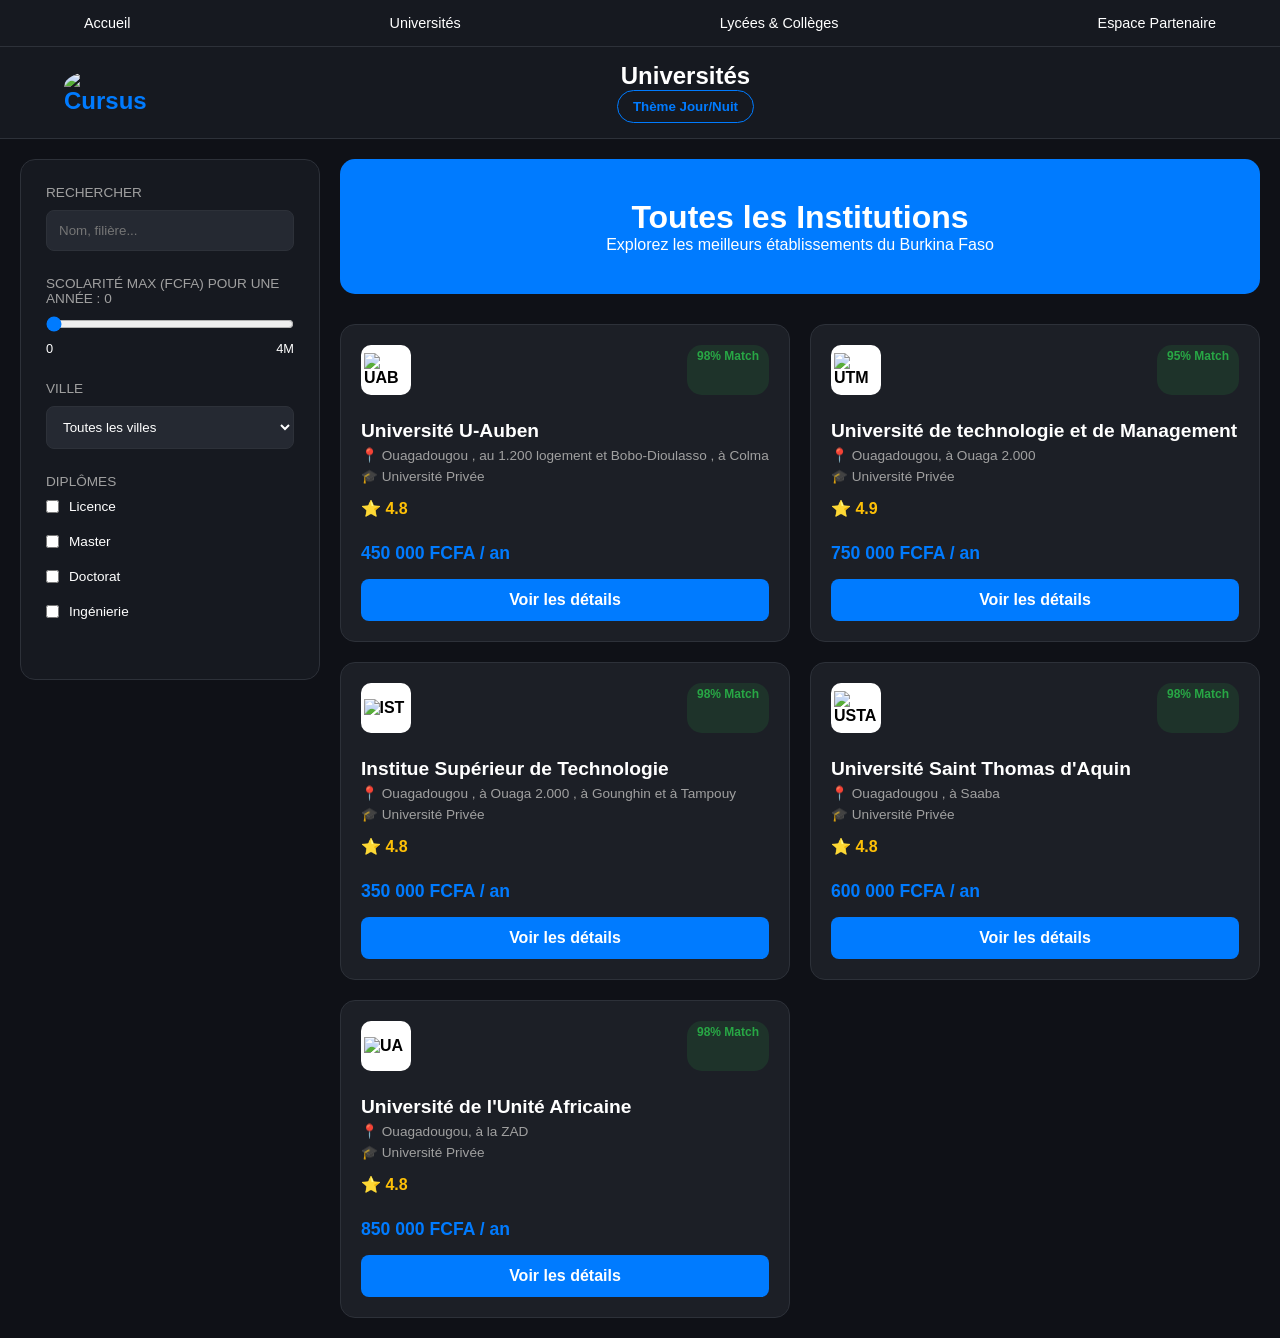
==== commit f693400a: "Update universities.html" ====
--- a/universities.html
+++ b/universities.html
@@ -329,6 +329,12 @@
   </head>
 
   <body>
+     <nav class="nav-links">
+                <a href="index.html">Accueil</a>
+                <a href="universities.html">Universités</a>
+                <a href="schools.html" class="active">Lycées & Collèges</a>
+                <a href="#" id="partnerNavLink">Espace Partenaire</a>
+            </nav>
     <nav>
       <div class="logo">
         <img
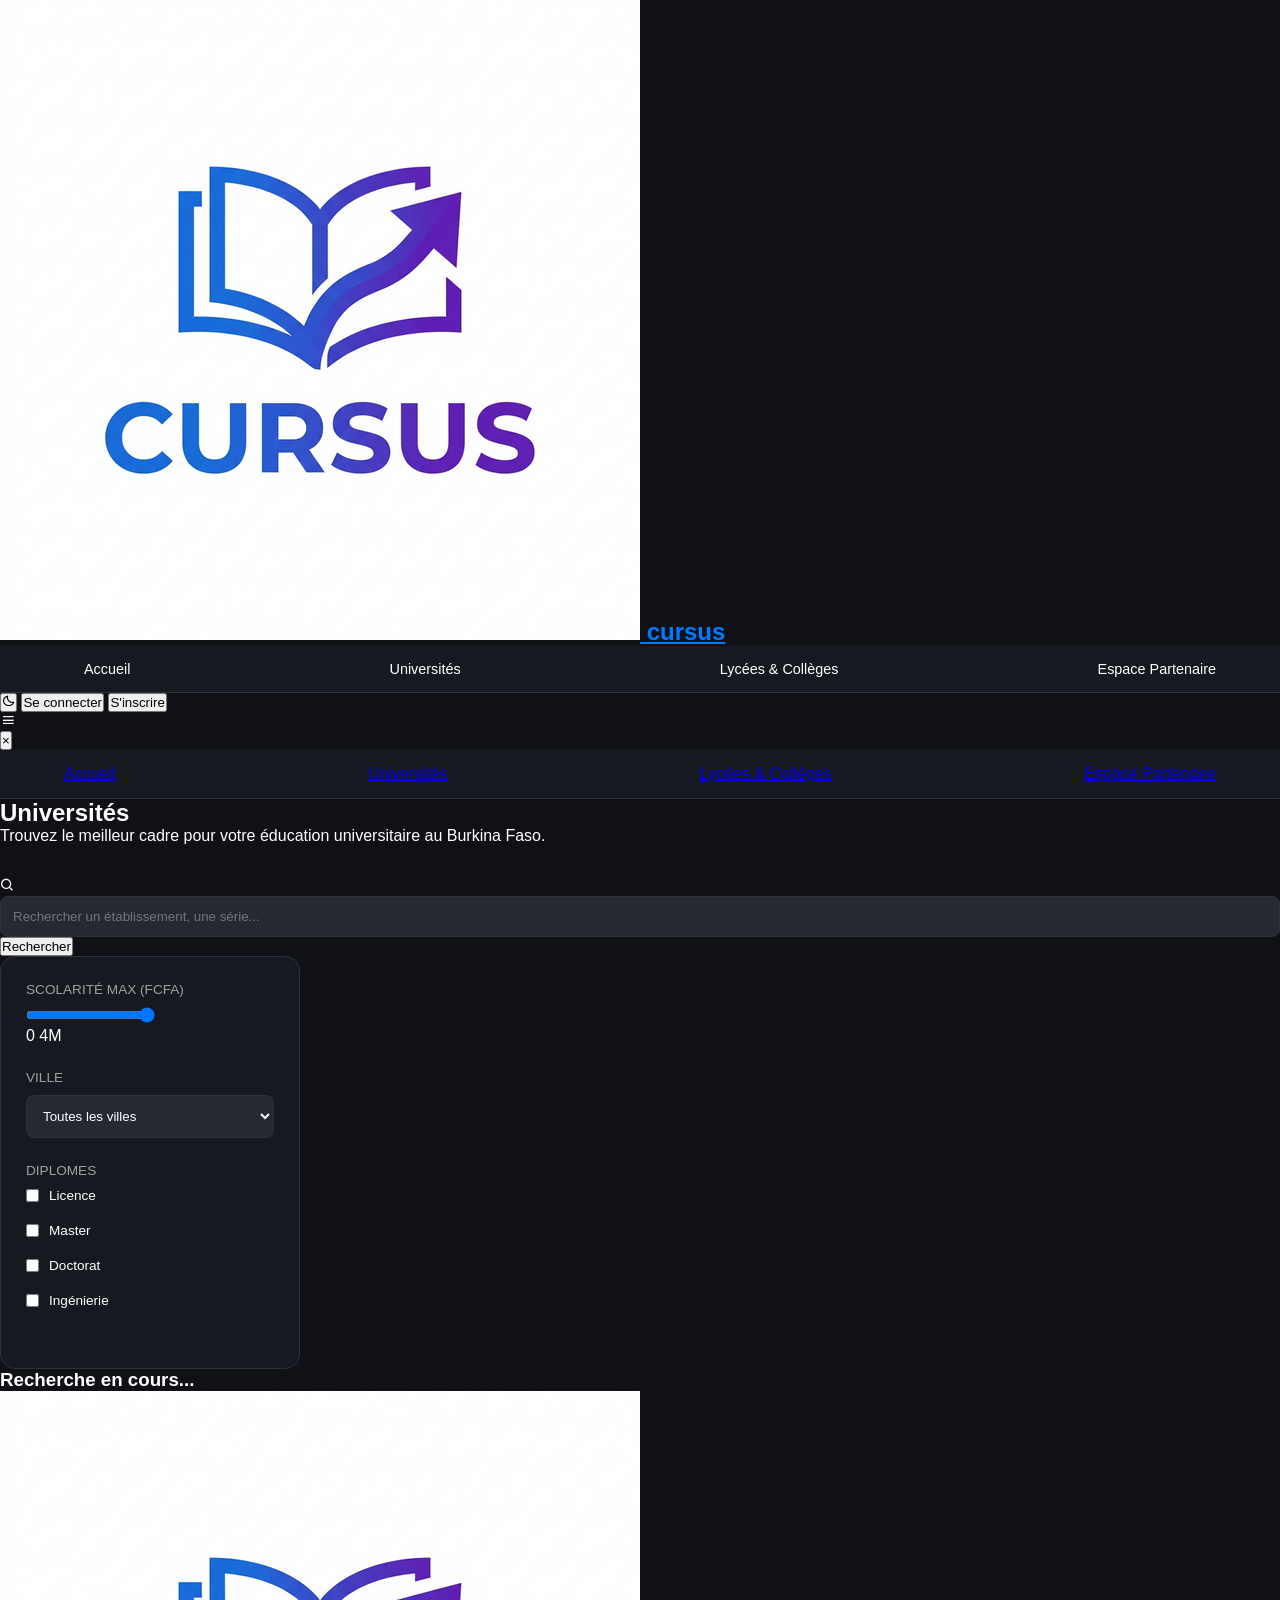
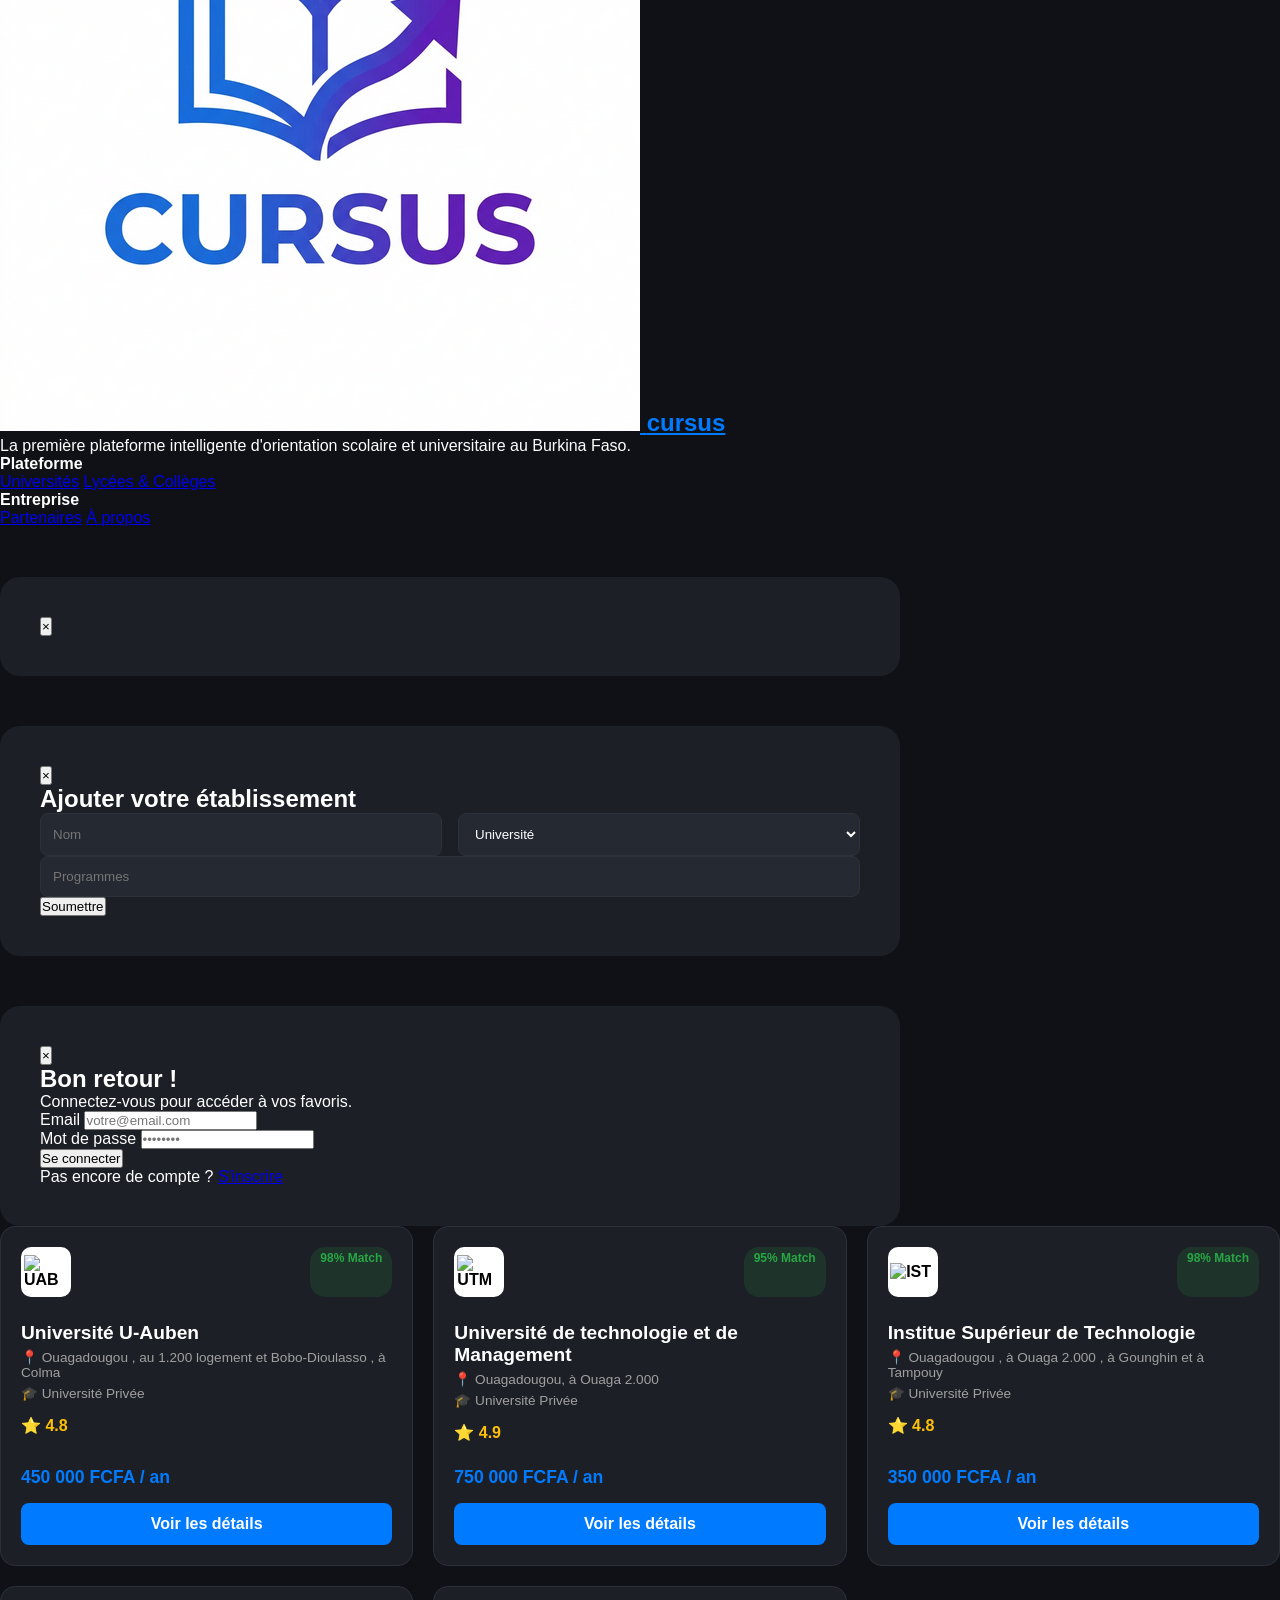
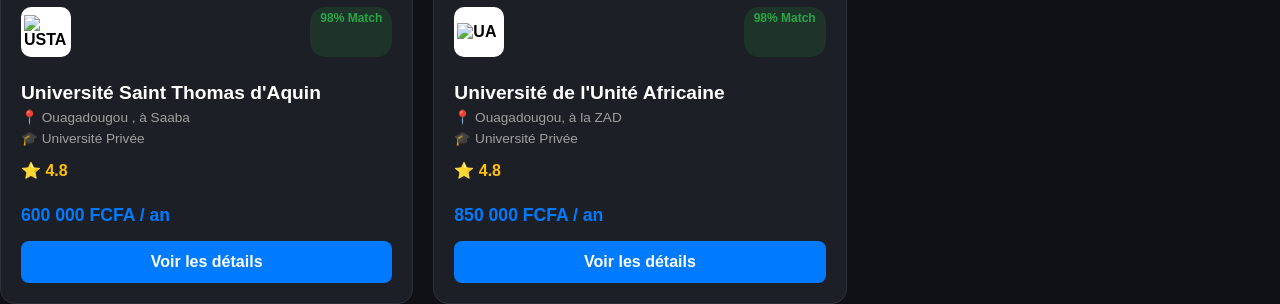
==== commit 3e3a728b: "Update universities.html" ====
--- a/universities.html
+++ b/universities.html
@@ -326,113 +326,217 @@
         }
       }
     </style>
+        <meta charset="UTF-8">
+    <meta name="viewport" content="width=device-width, initial-scale=1.0">
+    <title>Universités - CURSUS</title>
+    <link rel="preconnect" href="https://fonts.googleapis.com">
+    <link rel="preconnect" href="https://fonts.gstatic.com" crossorigin>
+    <link href="https://fonts.googleapis.com/css2?family=Inter:wght@300;400;500;600;700;800&display=swap" rel="stylesheet">
+    <link href='https://unpkg.com/boxicons@2.1.4/css/boxicons.min.css' rel='stylesheet'>
   </head>
 
-  <body>
-     <nav class="nav-links">
+  <body class="page-discovery">
+
+    <div class="background-blobs">
+        <div class="blob blob-1"></div>
+        <div class="blob blob-2"></div>
+    </div>
+
+    <header class="navbar glass-effect">
+        <div class="container nav-container">
+            <a href="index.html" class="logo">
+                <img src="logo.png" alt="CURSUS Logo" class="logo-icon">
+                <span class="logo-text">cursus</span>
+            </a>
+            <nav class="nav-links">
                 <a href="index.html">Accueil</a>
                 <a href="universities.html">Universités</a>
                 <a href="schools.html" class="active">Lycées & Collèges</a>
                 <a href="#" id="partnerNavLink">Espace Partenaire</a>
             </nav>
-    <nav>
-      <div class="logo">
-        <img
-          src="./WhatsApp Image 2026-03-16 at 22.43.13.jpeg"
-          alt="Cursus"
-          width="100px"
-          id="logg"
-          style="border-radius: 35%"
-        />
-      </div>
-      <div
-        class="nav-links"
-        style="
-          display: flex;
-          flex-direction: column;
-          align-items: center;
-          width: 100%;
-        "
-      >
-        <h1>Universités</h1>
-        <button
-          class="theme-toggle"
-          onclick="
-            document.body.classList.toggle('light-theme');
-            let jour = document.getElementById('logg');
-            let nuit = './WhatsApp Image 2026-03-16 at 22.43.13.jpeg';
-            if (document.body.classList.contains('light-theme')) {
-              jour.src = './WhatsApp Image 2026-03-16 at 10.48.32.jpeg';
-            } else {
-              jour.src = nuit;
-            }
-          "
-        >
-          Thème Jour/Nuit
-        </button>
-      </div>
-    </nav>
-    <div class="main-container">
-      <aside class="sidebar">
-        <div class="filter-group">
-          <label>Rechercher</label>
-          <input type="text" placeholder="Nom, filière..." />
+            <div class="nav-actions">
+                <button id="themeToggle" class="btn btn-icon glass-effect">
+                    <i class='bx bx-moon'></i>
+                </button>
+                <button id="loginBtn" class="btn btn-outline">Se connecter</button>
+                <button id="signupBtn" class="btn btn-primary">S'inscrire</button>
+            </div>
+            <div class="mobile-menu-btn">
+                <i class='bx bx-menu'></i>
+            </div>
         </div>
-
-        <div class="filter-group">
-          <label
-            >Scolarité max (FCFA) pour une année :
-            <span id="valu">0</span></label
-          >
-          <input
-            id="val"
-            type="range"
-            class="range-slider"
-            min="0"
-            max="4000000"
-            step="20000"
-            value="0"
-          />
-          <div
-            style="
-              display: flex;
-              justify-content: space-between;
-              font-size: 0.8rem;
-              margin-top: 5px;
-            "
-          >
-            <span>0</span><span>4M</span>
-          </div>
+    </header>
+
+    <div class="mobile-menu glass-effect" id="mobileMenu">
+        <div class="mobile-menu-content">
+            <button class="menu-close">&times;</button>
+            <nav class="mobile-nav">
+                <a href="index.html">Accueil</a>
+                <a href="universities.html">Universités</a>
+                <a href="schools.html" class="active">Lycées & Collèges</a>
+                <a href="#" id="partnerMobileLink">Espace Partenaire</a>
+            </nav>
+            <div class="mobile-actions">
+                <!-- Les boutons seront injectés dynamiquement par app.js -->
+            </div>
         </div>
-
-        <div class="filter-group">
-          <label>Ville</label>
-          <select>
-            <option>Toutes les villes</option>
-            <option>Ouagadougou</option>
-            <option>Bobo-Dioulasso</option>
-            <option>Koudougou</option>
-            <option>Dédougou</option>
-            <option>Autre</option>
-          </select>
+    </div>
+
+    <main>
+        <section class="discovery-header section">
+            <div class="container">
+                <h1>Universités</h1>
+                <p>Trouvez le meilleur cadre pour votre éducation universitaire au Burkina Faso.</p>
+                
+                <div class="search-bar glass-effect" style="margin-top: 2rem;">
+                    <i class='bx bx-search'></i>
+                    <input type="text" id="mainSearch" placeholder="Rechercher un établissement, une série...">
+                    <button class="btn btn-primary">Rechercher</button>
+                </div>
+            </div>
+        </section>
+
+        <section id="discover" class="section bg-light">
+            <div class="container discover-layout">
+                <aside class="sidebar glass-effect">
+                    <div class="filter-group">
+                        <label>Scolarité max (FCFA)</label>
+                        <input type="range" id="priceFilter" min="0" max="1000000" step="10000" value="1000000">
+                        <div class="range-values">
+                            <span>0</span>
+                            <span id="priceValue">4M</span>
+                        </div>
+                    </div>
+
+                    <div class="filter-group">
+                        <label>Ville</label>
+                        <select id="regionFilter" class="glass-effect">
+                            <option value="all">Toutes les villes</option>
+                            <option value="Ouagadougou">Ouagadougou</option>
+                            <option value="Bobo-Dioulasso">Bobo-Dioulasso</option>
+                            <option value="Koudougou">Koudougou</option>
+                            <option value="Dédougou">Dédougou</option>
+                            <option value="Dori">Dori</option>
+                            <option value="Kombissiri">Kombissiri</option>
+                        </select>
+                    </div>
+
+                    <div class="filter-group filter-school">
+                        <label>DIPLOMES</label>
+                        <div class="checkbox-group">
+                            <label><input type="checkbox" name="diploma" value="Série A"> Licence</label>
+                            <label><input type="checkbox" name="diploma" value="Série C"> Master</label>
+                            <label><input type="checkbox" name="diploma" value="Série D"> Doctorat</label>
+                            <label><input type="checkbox" name="diploma" value="Filières Pro"> Ingénierie</label>
+                        </div>
+                    </div>
+                </aside>
+
+                <div class="results-container">
+                    <div class="results-header">
+                        <h3 id="resultsCount">Recherche en cours...</h3>
+                    </div>
+                    <div id="institutesGrid" class="institutes-grid"></div>
+                </div>
+            </div>
+        </section>
+    </main>
+
+    <footer class="footer">
+        <div class="container footer-grid">
+            <div class="footer-brand">
+                <a href="index.html" class="logo">
+                    <img src="logo.png" alt="CURSUS Logo" class="logo-icon">
+                    <span class="logo-text">cursus</span>
+                </a>
+                <p>La première plateforme intelligente d'orientation scolaire et universitaire au Burkina Faso.</p>
+            </div>
+            <div class="footer-links">
+                <h4>Plateforme</h4>
+                <a href="universities.html">Universités</a>
+                <a href="schools.html">Lycées & Collèges</a>
+            </div>
+            <div class="footer-links">
+                <h4>Entreprise</h4>
+                <a href="#" id="partnerFooterLink">Partenaires</a>
+                <a href="#">À propos</a>
+            </div>
         </div>
-
-        <div class="filter-group">
-          <label>Diplômes </label>
-          <div class="checkbox-group">
-            <label><input type="checkbox" /> Licence </label>
-            <label><input type="checkbox" /> Master </label>
-            <label><input type="checkbox" /> Doctorat </label>
-            <label><input type="checkbox" /> Ingénierie</label>
-          </div>
+    </footer>
+
+    <div id="detailsModal" class="modal-overlay">
+        <div class="modal-content glass-effect modal-large">
+            <button class="modal-close">&times;</button>
+            <div id="modalDetailsContent"></div>
         </div>
-      </aside>
-
-      <main class="content-area">
-        <div class="search-header">
-          <h1>Toutes les Institutions</h1>
-          <p>Explorez les meilleurs établissements du Burkina Faso</p>
+    </div>
+
+    <!-- Modale d'Add Institute (Partenaire) -->
+    <div id="partnerModal" class="modal-overlay">
+        <div class="modal-content glass-effect modal-large">
+            <button class="modal-close">&times;</button>
+            <div class="auth-form-container">
+                <h2>Ajouter votre établissement</h2>
+                <form id="addInstituteForm">
+                    <div style="display: grid; grid-template-columns: 1fr 1fr; gap: 1rem;">
+                        <input type="text" id="instName" placeholder="Nom" required>
+                        <select id="instCategory" class="glass-effect">
+                            <option value="school">Université</option>
+                            <option value="university">Lycée / Collège</option>
+                        </select>
+                    </div>
+                    <input type="text" id="instPrograms" placeholder="Programmes" required>
+                    <button type="submit" class="btn btn-primary w-full">Soumettre</button>
+                </form>
+            </div>
         </div>
+    </div>
+    <!-- Modales d'authentification -->
+    <div id="authModal" class="modal-overlay">
+        <div class="modal-content glass-effect">
+            <button class="modal-close">&times;</button>
+            
+            <!-- Formulaire de Connexion -->
+            <div id="loginForm" class="auth-form-container">
+                <h2>Bon retour !</h2>
+                <p>Connectez-vous pour accéder à vos favoris.</p>
+                <form>
+                    <div class="form-group">
+                        <label for="loginEmail">Email</label>
+                        <input type="email" id="loginEmail" placeholder="votre@email.com" required>
+                    </div>
+                    <div class="form-group">
+                        <label for="loginPass">Mot de passe</label>
+                        <input type="password" id="loginPass" placeholder="••••••••" required>
+                    </div>
+                    <button type="submit" class="btn btn-primary w-full">Se connecter</button>
+                </form>
+                <p class="auth-switch">Pas encore de compte ? <a href="#" id="switchToSignup">S'inscrire</a></p>
+            </div>
+
+            <!-- Formulaire d'Inscription -->
+            <div id="signupForm" class="auth-form-container" style="display: none;">
+                <h2>Créer un compte</h2>
+                <p>Rejoignez la communauté CURSUS dès aujourd'hui.</p>
+                <form>
+                    <div class="form-group">
+                        <label for="signupName">Nom complet</label>
+                        <input type="text" id="signupName" placeholder="Jean Dupont" required>
+                    </div>
+                    <div class="form-group">
+                        <label for="signupEmail">Email</label>
+                        <input type="email" id="signupEmail" placeholder="votre@email.com" required>
+                    </div>
+                    <div class="form-group">
+                        <label for="signupPass">Mot de passe</label>
+                        <input type="password" id="signupPass" placeholder="••••••••" required>
+                    </div>
+                    <button type="submit" class="btn btn-primary w-full">Créer mon compte</button>
+                </form>
+                <p class="auth-switch">Déjà inscrit ? <a href="#" id="switchToLogin">Se connecter</a></p>
+            </div>
+        </div>
+    </div>
 
         <div class="card-grid">
           <div class="card">
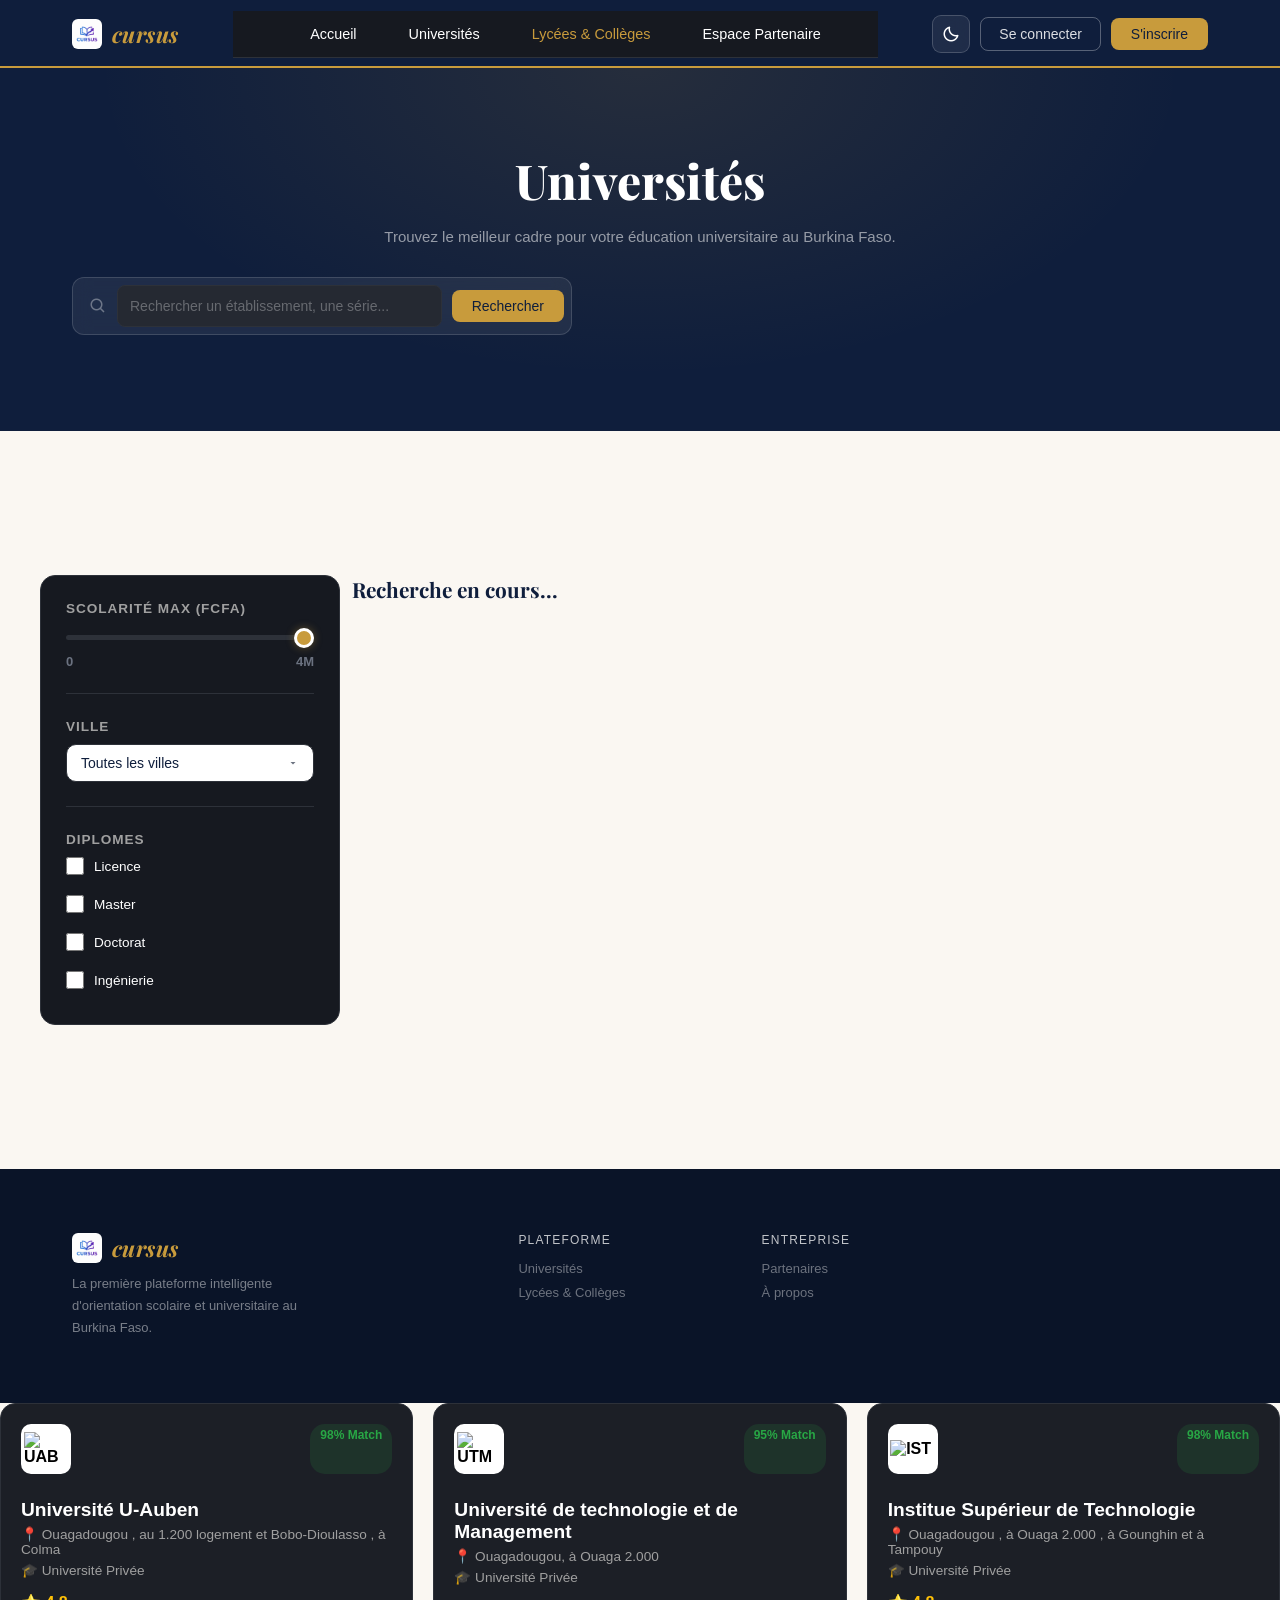
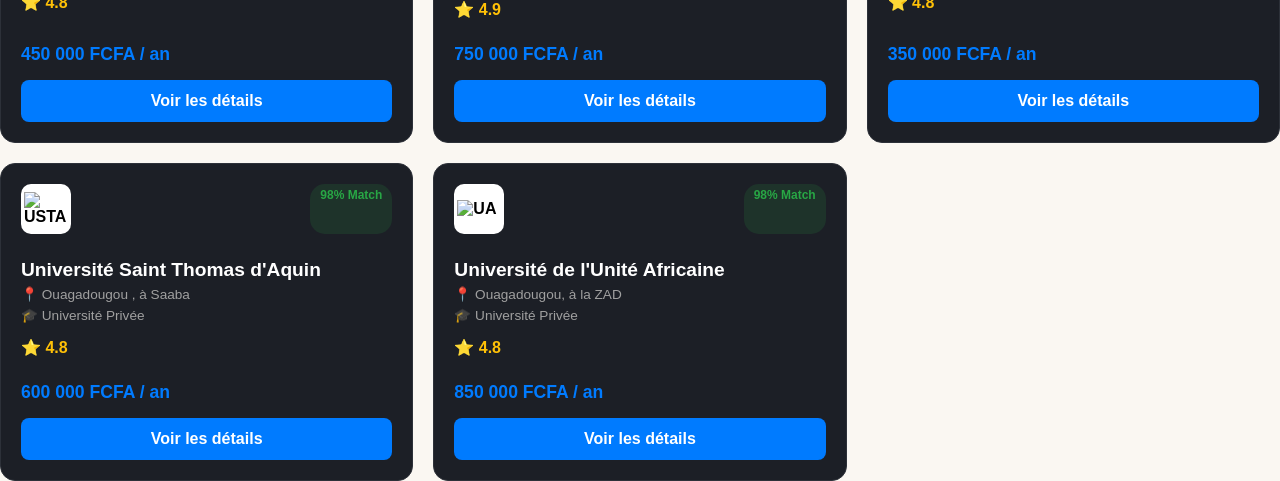
==== commit ebc57b1d: "Update universities.html" ====
--- a/universities.html
+++ b/universities.html
@@ -1,8 +1,16 @@
 <!doctype html>
 <html lang="fr">
   <head>
-    <meta charset="UTF-8" />
-    <meta name="viewport" content="width=device-width, initial-scale=1.0" />
+     <meta charset="UTF-8">
+    <meta name="viewport" content="width=device-width, initial-scale=1.0">
+    <title>CURSUS - Trouvez votre voie</title>
+    <link rel="stylesheet" href="style.css">
+    <!-- Google Fonts: Inter -->
+    <link rel="preconnect" href="https://fonts.googleapis.com">
+    <link rel="preconnect" href="https://fonts.gstatic.com" crossorigin>
+    <link href="https://fonts.googleapis.com/css2?family=Inter:wght@300;400;500;600;700;800&family=Playfair+Display:ital,wght@0,700;0,900;1,700;1,900&display=swap" rel="stylesheet">
+    <!-- Boxicons for icons -->
+    <link href='https://unpkg.com/boxicons@2.1.4/css/boxicons.min.css' rel='stylesheet'>
     <style>
       /* --- VARIABLES DE THEME --- */
       :root {
@@ -326,13 +334,6 @@
         }
       }
     </style>
-        <meta charset="UTF-8">
-    <meta name="viewport" content="width=device-width, initial-scale=1.0">
-    <title>Universités - CURSUS</title>
-    <link rel="preconnect" href="https://fonts.googleapis.com">
-    <link rel="preconnect" href="https://fonts.gstatic.com" crossorigin>
-    <link href="https://fonts.googleapis.com/css2?family=Inter:wght@300;400;500;600;700;800&display=swap" rel="stylesheet">
-    <link href='https://unpkg.com/boxicons@2.1.4/css/boxicons.min.css' rel='stylesheet'>
   </head>
 
   <body class="page-discovery">
--- a/style.css
+++ b/style.css
@@ -0,0 +1,1834 @@
+/* ============================================
+   CURSUS – style.css
+   Thème : Marine & Or · Clair / Sombre
+   ============================================ */
+
+/* ── RESET ── */
+*, *::before, *::after {
+  box-sizing: border-box;
+  margin: 0;
+  padding: 0;
+}
+
+/* ── VARIABLES – THÈME CLAIR (défaut) ── */
+:root,
+[data-theme="light"] {
+  --navy: #0f1e3c;
+  --gold: #c89b3c;
+  --gold-light: #f0d080;
+  --bg-page: #faf7f2;
+  --bg-surface: #ffffff;
+  --bg-tag: #f0ece4;
+  --text-primary: #0f1e3c;
+  --text-secondary: #6b7280;
+  --border: #e8e2d9;
+  --header-bg: #0f1e3c;
+  --footer-bg: #0a1428;
+  --card-shadow: rgba(15, 30, 60, 0.08);
+
+  --clr-bg: #faf7f2;
+  --clr-surface: #ffffff;
+  --clr-surface-border: #e8e2d9;
+  --clr-text-main: #0f1e3c;
+  --clr-text-muted: #6b7280;
+  --clr-input-bg: #ffffff;
+  --clr-primary: #c89b3c;
+  --clr-primary-dark: #a07820;
+}
+
+/* ── VARIABLES – THÈME SOMBRE ── */
+[data-theme="dark"] {
+  --gold: #e0b050;
+  --gold-light: #f0d080;
+  --bg-page: #0d1117;
+  --bg-surface: #161b22;
+  --bg-tag: #1e2530;
+  --text-primary: #e2e8f0;
+  --text-secondary: #8b949e;
+  --border: #30363d;
+  --header-bg: #0a0f1a;
+  --footer-bg: #080d14;
+  --card-shadow: rgba(0, 0, 0, 0.35);
+
+  --clr-bg: #0d1117;
+  --clr-surface: #161b22;
+  --clr-surface-border: #30363d;
+  --clr-text-main: #e2e8f0;
+  --clr-text-muted: #8b949e;
+  --clr-input-bg: #161b22;
+  --clr-primary: #e0b050;
+  --clr-primary-dark: #c89b3c;
+}
+
+/* ── BASE ── */
+body {
+  font-family: 'Inter', 'DM Sans', sans-serif;
+  background: var(--bg-page);
+  color: var(--text-primary);
+  min-height: 100vh;
+  transition: background 0.3s, color 0.3s;
+  overflow-x: hidden;
+}
+
+/* ── FOND ANIMÉ ── */
+.background-blobs {
+  position: fixed;
+  inset: 0;
+  z-index: -1;
+  pointer-events: none;
+  overflow: hidden;
+}
+
+.blob {
+  position: absolute;
+  border-radius: 50%;
+  filter: blur(80px);
+  opacity: 0.07;
+  animation: blobFloat 12s ease-in-out infinite;
+}
+
+.blob-1 {
+  width: 600px;
+  height: 600px;
+  background: var(--gold);
+  top: -200px;
+  right: -150px;
+}
+
+.blob-2 {
+  width: 500px;
+  height: 500px;
+  background: #3b6abf;
+  bottom: -150px;
+  left: -100px;
+  animation-delay: -6s;
+}
+
+@keyframes blobFloat {
+  0%, 100% { transform: translate(0, 0) scale(1); }
+  50% { transform: translate(30px, -30px) scale(1.05); }
+}
+
+/* ── GLASS EFFECT ── */
+.glass-effect {
+  background: rgba(255, 255, 255, 0.06);
+  border: 1px solid rgba(255, 255, 255, 0.12);
+  backdrop-filter: blur(12px);
+  -webkit-backdrop-filter: blur(12px);
+}
+
+[data-theme="dark"] .glass-effect {
+  background: rgba(255, 255, 255, 0.04);
+  border-color: rgba(255, 255, 255, 0.08);
+}
+
+/* ── CONTAINER ── */
+.container {
+  max-width: 1200px;
+  margin: 0 auto;
+  padding: 0 2rem;
+  width: 100%;
+}
+
+/* ── NAVBAR ── */
+.navbar {
+  background: var(--header-bg) !important;
+  border: none !important;
+  border-bottom: 2px solid var(--gold) !important;
+  backdrop-filter: none !important;
+  position: sticky;
+  top: 0;
+  z-index: 200;
+  height: 68px;
+  transition: background 0.3s;
+}
+
+.nav-container {
+  display: flex;
+  align-items: center;
+  justify-content: space-between;
+  height: 68px;
+}
+
+/* ── LOGO ── */
+.logo {
+  display: flex;
+  align-items: center;
+  gap: 10px;
+  text-decoration: none;
+  color: #fff;
+}
+
+.logo-icon {
+  width: 30px;
+  height: 30px;
+  border-radius: 6px;
+  object-fit: contain;
+}
+
+.logo-text {
+  font-family: 'Playfair Display', 'Georgia', serif;
+  font-size: 22px;
+  font-weight: 700;
+  font-style: italic;
+  color: var(--gold);
+  letter-spacing: 0.02em;
+}
+
+/* ── NAV LINKS ── */
+.nav-links {
+  display: flex;
+  gap: 2rem;
+  align-items: center;
+}
+
+.nav-links a {
+  color: rgba(255, 255, 255, 0.65);
+  text-decoration: none;
+  font-size: 14px;
+  transition: color 0.2s;
+}
+
+.nav-links a:hover,
+.nav-links a.active {
+  color: var(--gold);
+}
+
+/* ── NAV ACTIONS ── */
+.nav-actions {
+  display: flex;
+  gap: 10px;
+  align-items: center;
+}
+
+/* ── BOUTONS ── */
+.btn {
+  font-family: inherit;
+  font-size: 14px;
+  font-weight: 500;
+  cursor: pointer;
+  border-radius: 8px;
+  transition: all 0.2s;
+  display: inline-flex;
+  align-items: center;
+  justify-content: center;
+  gap: 6px;
+  line-height: 1;
+}
+
+.btn-primary {
+  background: var(--gold);
+  color: #0f1e3c;
+  border: none;
+  padding: 9px 20px;
+}
+
+.btn-primary:hover {
+  background: var(--gold-light);
+  transform: translateY(-1px);
+}
+
+.btn-outline {
+  background: transparent;
+  color: rgba(255, 255, 255, 0.85);
+  border: 1px solid rgba(255, 255, 255, 0.3);
+  padding: 9px 18px;
+}
+
+.btn-outline:hover {
+  border-color: var(--gold);
+  color: var(--gold);
+}
+
+.btn-icon {
+  width: 38px;
+  height: 38px;
+  padding: 0;
+  border-radius: 9px;
+  border: 1px solid rgba(255, 255, 255, 0.18) !important;
+  background: rgba(255, 255, 255, 0.07) !important;
+  color: #fff;
+  font-size: 18px;
+}
+
+.btn-icon:hover {
+  background: rgba(255, 255, 255, 0.14) !important;
+}
+
+.btn-large {
+  padding: 14px 36px;
+  font-size: 15px;
+}
+
+.w-full {
+  width: 100%;
+  margin-top: 0.5rem;
+  padding: 12px;
+  font-size: 15px;
+}
+
+/* ── MOBILE MENU BTN ── */
+.mobile-menu-btn {
+  display: none;
+  color: #fff;
+  font-size: 26px;
+  cursor: pointer;
+  background: none;
+  border: none;
+  align-items: center;
+}
+
+/* ── MENU MOBILE ── */
+.mobile-menu {
+  display: none;
+  position: fixed;
+  inset: 0;
+  z-index: 300;
+  background: rgba(10, 20, 40, 0.97) !important;
+  border: none !important;
+  backdrop-filter: none !important;
+}
+
+.mobile-menu.open {
+  display: flex;
+  align-items: center;
+  justify-content: center;
+}
+
+.mobile-menu-content {
+  display: flex;
+  flex-direction: column;
+  align-items: center;
+  gap: 2rem;
+  text-align: center;
+}
+
+.menu-close {
+  position: absolute;
+  top: 1.5rem;
+  right: 1.5rem;
+  background: none;
+  border: none;
+  color: #fff;
+  font-size: 28px;
+  cursor: pointer;
+}
+
+.mobile-nav {
+  display: flex;
+  flex-direction: column;
+  gap: 1.5rem;
+}
+
+.mobile-nav a {
+  color: rgba(255, 255, 255, 0.8);
+  text-decoration: none;
+  font-size: 20px;
+  font-family: 'Playfair Display', 'Georgia', serif;
+  transition: color 0.2s;
+}
+
+.mobile-nav a:hover {
+  color: var(--gold);
+}
+
+.mobile-actions {
+  display: flex;
+  gap: 12px;
+}
+
+/* ── HERO ── */
+.hero {
+  background: var(--header-bg);
+  min-height: calc(100vh - 68px);
+  display: flex;
+  align-items: center;
+  padding: 4rem 0;
+  position: relative;
+  overflow: hidden;
+  transition: background 0.3s;
+}
+
+.hero::before {
+  content: '';
+  position: absolute;
+  inset: 0;
+  background:
+    radial-gradient(ellipse at 75% 15%, rgba(200, 155, 60, 0.13) 0%, transparent 55%),
+    radial-gradient(ellipse at 10% 90%, rgba(200, 155, 60, 0.06) 0%, transparent 50%);
+  pointer-events: none;
+}
+
+.hero-container {
+  display: grid;
+  grid-template-columns: 1fr 420px;
+  gap: 4rem;
+  align-items: center;
+  position: relative;
+  z-index: 1;
+}
+
+/* ── BADGE ── */
+.badge {
+  display: inline-block;
+  border: 1px solid var(--gold);
+  color: var(--gold);
+  font-size: 11px;
+  font-weight: 500;
+  letter-spacing: 0.14em;
+  text-transform: uppercase;
+  padding: 5px 16px;
+  border-radius: 20px;
+  margin-bottom: 1.5rem;
+}
+
+/* ── HERO CONTENT ── */
+.hero-content h1 {
+  font-family: 'Playfair Display', 'Georgia', serif;
+  font-size: clamp(2.4rem, 5vw, 4rem);
+  font-weight: 900;
+  line-height: 1.1;
+  color: #fff;
+  margin-bottom: 1.25rem;
+}
+
+.hero-content h1 span {
+  color: var(--gold);
+  font-style: italic;
+}
+
+.hero-content > p {
+  font-size: 16px;
+  color: rgba(255, 255, 255, 0.6);
+  line-height: 1.75;
+  margin-bottom: 2rem;
+  max-width: 480px;
+}
+
+/* ── SEARCH BAR ── */
+.search-bar {
+  display: flex;
+  align-items: center;
+  gap: 10px;
+  background: rgba(255, 255, 255, 0.07) !important;
+  border: 1px solid rgba(255, 255, 255, 0.14) !important;
+  border-radius: 12px !important;
+  padding: 7px 7px 7px 16px;
+  margin-bottom: 3rem;
+  max-width: 500px;
+  backdrop-filter: blur(10px) !important;
+}
+
+.search-bar i {
+  color: rgba(255, 255, 255, 0.35);
+  font-size: 18px;
+  flex-shrink: 0;
+}
+
+.search-bar input {
+  flex: 1;
+  background: none;
+  border: none;
+  outline: none;
+  color: #fff;
+  font-family: inherit;
+  font-size: 14px;
+}
+
+.search-bar input::placeholder {
+  color: rgba(255, 255, 255, 0.3);
+}
+
+/* ── STATS ── */
+.stats {
+  display: flex;
+  gap: 2.5rem;
+}
+
+.stat-item {
+  display: flex;
+  flex-direction: column;
+}
+
+.stat-num {
+  font-family: 'Playfair Display', 'Georgia', serif;
+  font-size: 2rem;
+  font-weight: 700;
+  color: var(--gold);
+}
+
+.stat-label {
+  font-size: 12px;
+  color: rgba(255, 255, 255, 0.45);
+  margin-top: 2px;
+  text-transform: uppercase;
+  letter-spacing: 0.05em;
+}
+
+/* ── HERO IMAGE ── */
+.hero-image {
+  display: flex;
+  justify-content: center;
+  align-items: center;
+}
+
+.glass-card {
+  background: rgba(255, 255, 255, 0.06);
+  border: 1px solid rgba(255, 255, 255, 0.12);
+  border-radius: 18px;
+  backdrop-filter: blur(12px);
+}
+
+.mockup-card {
+  padding: 1.75rem;
+  width: 100%;
+  max-width: 360px;
+}
+
+.mockup-header {
+  display: flex;
+  align-items: center;
+  gap: 14px;
+  margin-bottom: 1.25rem;
+}
+
+.avatar {
+  width: 46px;
+  height: 46px;
+  border-radius: 50%;
+  object-fit: cover;
+  border: 2px solid var(--gold);
+  flex-shrink: 0;
+}
+
+.mockup-header > div h4 {
+  font-size: 14px;
+  font-weight: 600;
+  color: #fff;
+  margin-bottom: 2px;
+}
+
+.mockup-header > div p {
+  font-size: 12px;
+  color: rgba(255, 255, 255, 0.5);
+}
+
+.match-score {
+  margin-left: auto;
+  background: var(--gold);
+  color: #0f1e3c;
+  font-size: 13px;
+  font-weight: 700;
+  padding: 5px 12px;
+  border-radius: 20px;
+  font-family: 'Playfair Display', serif;
+  flex-shrink: 0;
+}
+
+.tech-tags {
+  list-style: none;
+  display: flex;
+  flex-wrap: wrap;
+  gap: 8px;
+}
+
+.tech-tags li {
+  font-size: 12px;
+  padding: 4px 12px;
+  border-radius: 20px;
+  background: rgba(200, 155, 60, 0.12);
+  border: 1px solid rgba(200, 155, 60, 0.3);
+  color: rgba(255, 255, 255, 0.75);
+}
+
+/* ── SECTIONS ── */
+.section {
+  padding: 6rem 0;
+  background: var(--bg-surface);
+  transition: background 0.3s, color 0.3s;
+}
+
+.section-header {
+  margin-bottom: 3.5rem;
+}
+
+.section-header.center {
+  text-align: center;
+}
+
+.section-header h2 {
+  font-family: 'Playfair Display', 'Georgia', serif;
+  font-size: clamp(1.8rem, 3vw, 2.4rem);
+  font-weight: 700;
+  color: var(--text-primary);
+  margin-bottom: 10px;
+}
+
+.section-header p {
+  font-size: 15px;
+  color: var(--text-secondary);
+  line-height: 1.7;
+}
+
+/* ── ÉTAPES ── */
+.steps-grid {
+  display: grid;
+  grid-template-columns: 1fr auto 1fr auto 1fr;
+  align-items: center;
+  max-width: 900px;
+  margin: 0 auto;
+}
+
+.step-card {
+  background: var(--bg-page) !important;
+  border: 1px solid var(--border) !important;
+  border-radius: 16px;
+  padding: 2rem 1.5rem;
+  text-align: center;
+  transition: background 0.3s, border-color 0.3s, transform 0.2s;
+  backdrop-filter: none !important;
+}
+
+.step-card:hover {
+  transform: translateY(-4px);
+  border-color: var(--gold) !important;
+}
+
+.step-icon {
+  width: 52px;
+  height: 52px;
+  border-radius: 14px;
+  background: rgba(200, 155, 60, 0.1);
+  border: 1px solid rgba(200, 155, 60, 0.25);
+  display: flex;
+  align-items: center;
+  justify-content: center;
+  margin: 0 auto 1rem;
+  font-size: 22px;
+  color: var(--gold);
+}
+
+.step-card h3 {
+  font-family: 'Playfair Display', 'Georgia', serif;
+  font-size: 16px;
+  font-weight: 700;
+  color: var(--text-primary);
+  margin-bottom: 8px;
+}
+
+.step-card p {
+  font-size: 13px;
+  color: var(--text-secondary);
+  line-height: 1.65;
+}
+
+.step-icon-arrow {
+  font-size: 28px;
+  color: rgba(200, 155, 60, 0.4);
+  padding: 0 1rem;
+  display: flex;
+  align-items: center;
+}
+
+/* ── CALL TO ACTION ── */
+.cta-section {
+  padding: 6rem 0;
+  background: var(--bg-page);
+  transition: background 0.3s;
+}
+
+.cta-box {
+  background: var(--navy) !important;
+  border: none !important;
+  border-radius: 22px;
+  padding: 4.5rem 3rem;
+  text-align: center;
+  max-width: 720px;
+  margin: 0 auto;
+  position: relative;
+  overflow: hidden;
+  backdrop-filter: none !important;
+}
+
+[data-theme="dark"] .cta-box {
+  background: #0a0f1a !important;
+  border: 1px solid var(--border) !important;
+}
+
+.cta-box::before {
+  content: '';
+  position: absolute;
+  inset: 0;
+  background: radial-gradient(ellipse at 80% 0%, rgba(200, 155, 60, 0.14) 0%, transparent 60%);
+  pointer-events: none;
+}
+
+.cta-box h2 {
+  font-family: 'Playfair Display', 'Georgia', serif;
+  font-size: 2.2rem;
+  font-weight: 900;
+  color: #fff;
+  margin-bottom: 1rem;
+  position: relative;
+}
+
+.cta-box p {
+  font-size: 15px;
+  color: rgba(255, 255, 255, 0.6);
+  margin-bottom: 2.25rem;
+  line-height: 1.75;
+  position: relative;
+  max-width: 520px;
+  margin-left: auto;
+  margin-right: auto;
+}
+
+/* ── FOOTER ── */
+.footer {
+  background: var(--footer-bg);
+  padding: 4rem 0 1.5rem;
+  transition: background 0.3s;
+}
+
+.footer-grid {
+  display: grid;
+  grid-template-columns: 2fr 1fr 1fr 1fr;
+  gap: 2.5rem;
+  margin-bottom: 2.5rem;
+}
+
+.footer-brand p {
+  font-size: 13px;
+  color: rgba(255, 255, 255, 0.45);
+  line-height: 1.7;
+  max-width: 240px;
+  margin-top: 10px;
+}
+
+.footer-links h4 {
+  font-size: 12px;
+  font-weight: 500;
+  color: rgba(255, 255, 255, 0.75);
+  text-transform: uppercase;
+  letter-spacing: 0.1em;
+  margin-bottom: 14px;
+}
+
+.footer-links a {
+  display: block;
+  font-size: 13px;
+  color: rgba(255, 255, 255, 0.4);
+  text-decoration: none;
+  margin-bottom: 9px;
+  transition: color 0.2s;
+}
+
+.footer-links a:hover {
+  color: var(--gold);
+}
+
+.social-links {
+  display: flex;
+  gap: 10px;
+  margin-top: 16px;
+}
+
+.social-links a {
+  width: 34px;
+  height: 34px;
+  border-radius: 8px;
+  border: 1px solid rgba(255, 255, 255, 0.12);
+  display: flex;
+  align-items: center;
+  justify-content: center;
+  color: rgba(255, 255, 255, 0.45);
+  font-size: 16px;
+  text-decoration: none;
+  transition: all 0.2s;
+}
+
+.social-links a:hover {
+  border-color: var(--gold);
+  color: var(--gold);
+}
+
+.footer-bottom {
+  text-align: center;
+  padding-top: 1.5rem;
+  border-top: 1px solid rgba(255, 255, 255, 0.07);
+}
+
+.footer-bottom p {
+  font-size: 12px;
+  color: rgba(255, 255, 255, 0.3);
+}
+
+/* ── MODALES ── */
+.modal-overlay {
+  display: none;
+  position: fixed;
+  inset: 0;
+  z-index: 500;
+  background: rgba(0, 0, 0, 0.6);
+  align-items: center;
+  justify-content: center;
+  backdrop-filter: blur(4px);
+}
+
+.modal-overlay.active {
+  display: flex;
+}
+
+.modal-content {
+  background: var(--bg-surface) !important;
+  border: 1px solid var(--border) !important;
+  border-radius: 18px;
+  padding: 2.5rem;
+  width: 420px;
+  max-width: 94vw;
+  position: relative;
+  box-shadow: 0 24px 60px rgba(0, 0, 0, 0.25);
+  transition: background 0.3s;
+  backdrop-filter: none !important;
+}
+
+.modal-large {
+  width: 620px;
+}
+
+.modal-close {
+  position: absolute;
+  top: 1rem;
+  right: 1.25rem;
+  background: none;
+  border: none;
+  font-size: 22px;
+  color: var(--text-secondary);
+  cursor: pointer;
+  line-height: 1;
+  transition: color 0.2s;
+}
+
+.modal-close:hover {
+  color: var(--text-primary);
+}
+
+/* ── FORMULAIRES ── */
+.auth-form-container h2 {
+  font-family: 'Playfair Display', 'Georgia', serif;
+  font-size: 1.6rem;
+  font-weight: 700;
+  color: var(--text-primary);
+  margin-bottom: 6px;
+}
+
+.auth-form-container > p {
+  font-size: 14px;
+  color: var(--text-secondary);
+  margin-bottom: 1.75rem;
+}
+
+.form-group {
+  display: flex;
+  flex-direction: column;
+  gap: 6px;
+  margin-bottom: 1rem;
+}
+
+.form-group label {
+  font-size: 12px;
+  font-weight: 500;
+  color: var(--text-secondary);
+  text-transform: uppercase;
+  letter-spacing: 0.07em;
+}
+
+.form-group input,
+.form-group select,
+.form-group textarea {
+  padding: 10px 14px;
+  border: 1px solid var(--border);
+  border-radius: 10px;
+  font-size: 14px;
+  font-family: inherit;
+  color: var(--text-primary);
+  background: var(--bg-surface);
+  outline: none;
+  transition: border-color 0.2s, background 0.3s, color 0.3s;
+  width: 100%;
+}
+
+.form-group input:focus,
+.form-group select:focus {
+  border-color: var(--gold);
+}
+
+.form-group select {
+  appearance: none;
+  background-image: url("data:image/svg+xml,%3Csvg xmlns='http://www.w3.org/2000/svg' width='12' height='12' viewBox='0 0 24 24'%3E%3Cpath fill='%236b7280' d='M7 10l5 5 5-5z'/%3E%3C/svg%3E");
+  background-repeat: no-repeat;
+  background-position: right 14px center;
+}
+
+.auth-switch {
+  font-size: 13px;
+  color: var(--text-secondary);
+  margin-top: 1.25rem;
+  text-align: center;
+}
+
+.auth-switch a {
+  color: var(--gold);
+  text-decoration: none;
+  font-weight: 500;
+}
+
+.auth-switch a:hover {
+  text-decoration: underline;
+}
+
+/* ── RESPONSIVE ── */
+@media (max-width: 900px) {
+  .hero-container {
+    grid-template-columns: 1fr;
+  }
+
+  .hero-image {
+    display: none;
+  }
+
+  .steps-grid {
+    grid-template-columns: 1fr;
+    gap: 1.5rem;
+  }
+
+  .step-icon-arrow {
+    display: none;
+  }
+
+  .footer-grid {
+    grid-template-columns: 1fr 1fr;
+  }
+
+  .nav-links {
+    display: none;
+  }
+
+  .nav-actions .btn-outline,
+  .nav-actions .btn-primary {
+    display: none;
+  }
+
+  .mobile-menu-btn {
+    display: flex;
+  }
+}
+
+@media (max-width: 600px) {
+  .footer-grid {
+    grid-template-columns: 1fr;
+  }
+
+  .stats {
+    flex-wrap: wrap;
+    gap: 1.5rem;
+  }
+
+  .cta-box {
+    padding: 3rem 1.5rem;
+  }
+}
+
+/* ── UTILITAIRES LAYOUT ── */
+html {
+  scroll-behavior: smooth;
+}
+
+.grid-2-col {
+  display: grid;
+  grid-template-columns: 1fr 1fr;
+  gap: 1rem;
+}
+
+.bg-light {
+  background: var(--bg-page);
+}
+
+.center {
+  text-align: center;
+}
+
+/* ── PROFIL UTILISATEUR (NAVBAR) ── */
+.user-profile {
+  display: flex;
+  align-items: center;
+  gap: 0.75rem;
+  padding: 6px 14px;
+  background: rgba(255, 255, 255, 0.07);
+  border-radius: 100px;
+  border: 1px solid rgba(255, 255, 255, 0.15);
+}
+
+.user-avatar {
+  width: 32px;
+  height: 32px;
+  background: var(--gold);
+  color: #0f1e3c;
+  border-radius: 50%;
+  display: flex;
+  align-items: center;
+  justify-content: center;
+  font-weight: 700;
+  font-size: 13px;
+  flex-shrink: 0;
+}
+
+.user-name {
+  font-weight: 600;
+  font-size: 13px;
+  color: rgba(255, 255, 255, 0.9);
+}
+
+.logout-btn {
+  background: transparent;
+  border: none;
+  color: rgba(255, 255, 255, 0.5);
+  cursor: pointer;
+  font-size: 18px;
+  display: flex;
+  align-items: center;
+  transition: color 0.2s;
+  padding: 2px;
+}
+
+.logout-btn:hover {
+  color: #ef4444;
+}
+
+.user-profile-mobile {
+  display: flex;
+  align-items: center;
+  gap: 1rem;
+  margin-bottom: 1.5rem;
+  padding: 1.25rem;
+  background: rgba(255, 255, 255, 0.07);
+  border-radius: 12px;
+}
+
+.user-info strong {
+  display: block;
+  color: #fff;
+  font-size: 14px;
+}
+
+.user-info p {
+  font-size: 12px;
+  color: rgba(255, 255, 255, 0.5);
+  margin: 0;
+}
+
+/* ── PAGES DE DÉCOUVERTE (HEADER) ── */
+.discovery-header {
+  background: var(--header-bg);
+  padding: 5rem 0 3rem;
+  text-align: center;
+  position: relative;
+  overflow: hidden;
+  transition: background 0.3s;
+}
+
+.discovery-header::before {
+  content: '';
+  position: absolute;
+  inset: 0;
+  background: radial-gradient(ellipse at 50% 0%, rgba(200, 155, 60, 0.12) 0%, transparent 60%);
+  pointer-events: none;
+}
+
+.discovery-header h1 {
+  font-family: 'Playfair Display', 'Georgia', serif;
+  font-size: clamp(2rem, 4vw, 3rem);
+  font-weight: 800;
+  color: #fff;
+  margin-bottom: 1rem;
+  position: relative;
+}
+
+.discovery-header h1 span {
+  color: var(--gold);
+  font-style: italic;
+}
+
+.discovery-header p {
+  font-size: 15px;
+  color: rgba(255, 255, 255, 0.55);
+  position: relative;
+}
+
+/* ── LAYOUT DÉCOUVERTE (SIDEBAR + RÉSULTATS) ── */
+.discover-layout {
+  display: grid;
+  grid-template-columns: 280px 1fr;
+  gap: 2rem;
+  align-items: flex-start;
+  padding: 3rem 0;
+}
+
+/* ── SIDEBAR FILTRES ── */
+.sidebar,
+.filters-sidebar {
+  padding: 1.75rem;
+  border-radius: 16px;
+  position: sticky;
+  top: 88px;
+  background: var(--bg-surface);
+  border: 1px solid var(--border);
+  transition: background 0.3s, border-color 0.3s;
+}
+
+.filter-group {
+  margin-bottom: 1.75rem;
+  padding-bottom: 1.5rem;
+  border-bottom: 1px solid var(--border);
+}
+
+.filter-group:last-child {
+  margin-bottom: 0;
+  padding-bottom: 0;
+  border-bottom: none;
+}
+
+.filter-group > label,
+.filter-group > h4 {
+  display: block;
+  font-weight: 600;
+  font-size: 13px;
+  margin-bottom: 1rem;
+  color: var(--text-primary);
+  text-transform: uppercase;
+  letter-spacing: 0.07em;
+}
+
+/* Select sidebar */
+.sidebar select,
+.filters-sidebar select,
+select#regionFilter {
+  width: 100%;
+  padding: 10px 14px;
+  border-radius: 10px;
+  background: var(--clr-input-bg);
+  border: 1px solid var(--border);
+  color: var(--text-primary);
+  font-size: 14px;
+  font-family: inherit;
+  outline: none;
+  cursor: pointer;
+  appearance: none;
+  background-image: url("data:image/svg+xml,%3Csvg xmlns='http://www.w3.org/2000/svg' width='12' height='12' viewBox='0 0 24 24'%3E%3Cpath fill='%236b7280' d='M7 10l5 5 5-5z'/%3E%3C/svg%3E");
+  background-repeat: no-repeat;
+  background-position: right 14px center;
+  transition: border-color 0.2s, background 0.3s;
+}
+
+.sidebar select:focus,
+.filters-sidebar select:focus,
+select#regionFilter:focus {
+  border-color: var(--gold);
+}
+
+/* Range slider */
+.range-container {
+  padding: 0 0.25rem;
+}
+
+.range-values {
+  display: flex;
+  justify-content: space-between;
+  font-size: 13px;
+  font-weight: 600;
+  color: var(--text-secondary);
+  margin-top: 10px;
+}
+
+input[type="range"] {
+  -webkit-appearance: none;
+  appearance: none;
+  width: 100%;
+  height: 5px;
+  background: var(--border);
+  border-radius: 3px;
+  outline: none;
+  border: none;
+  padding: 0;
+}
+
+input[type="range"]::-webkit-slider-thumb {
+  -webkit-appearance: none;
+  appearance: none;
+  height: 20px;
+  width: 20px;
+  border-radius: 50%;
+  background: var(--gold);
+  cursor: pointer;
+  border: 3px solid var(--bg-surface);
+  box-shadow: 0 0 8px rgba(200, 155, 60, 0.4);
+  transition: transform 0.2s;
+}
+
+input[type="range"]::-webkit-slider-thumb:hover {
+  transform: scale(1.15);
+}
+
+/* Checkboxes */
+.checkbox-group {
+  display: flex;
+  flex-direction: column;
+  gap: 10px;
+}
+
+.checkbox-group label {
+  display: flex;
+  align-items: center;
+  gap: 10px;
+  font-size: 14px;
+  font-weight: 500;
+  cursor: pointer;
+  color: var(--text-secondary);
+  transition: color 0.2s;
+  margin: 0;
+  text-transform: none;
+  letter-spacing: 0;
+}
+
+.checkbox-group label:hover {
+  color: var(--text-primary);
+}
+
+.checkbox-group input[type="checkbox"] {
+  width: 18px;
+  height: 18px;
+  border-radius: 5px;
+  cursor: pointer;
+  accent-color: var(--gold);
+  flex-shrink: 0;
+  border: 1px solid var(--border);
+}
+
+/* ── EN-TÊTE RÉSULTATS ── */
+.results-header {
+  display: flex;
+  justify-content: space-between;
+  align-items: center;
+  margin-bottom: 1.5rem;
+}
+
+.results-header h3 {
+  font-family: 'Playfair Display', 'Georgia', serif;
+  font-size: 1.3rem;
+  font-weight: 700;
+  color: var(--text-primary);
+}
+
+.no-results {
+  grid-column: 1 / -1;
+  text-align: center;
+  padding: 3rem;
+  color: var(--text-secondary);
+  font-size: 15px;
+}
+
+/* ── GRILLE D'INSTITUTS ── */
+.institutes-grid {
+  display: grid;
+  grid-template-columns: repeat(auto-fill, minmax(290px, 1fr));
+  gap: 1.5rem;
+}
+
+/* ── CARTE INSTITUT ── */
+.institute-card {
+  display: flex;
+  flex-direction: column;
+  padding: 1.5rem;
+  border-radius: 14px;
+  background: var(--bg-surface);
+  border: 1px solid var(--border);
+  transition: transform 0.2s, border-color 0.2s, box-shadow 0.2s;
+  height: 100%;
+  position: relative;
+  overflow: hidden;
+  animation: fadeIn 0.4s ease forwards;
+}
+
+@keyframes fadeIn {
+  from { opacity: 0; transform: translateY(10px); }
+  to   { opacity: 1; transform: translateY(0); }
+}
+
+.institute-card:hover {
+  transform: translateY(-5px);
+  border-color: var(--gold);
+  box-shadow: 0 12px 30px var(--card-shadow);
+}
+
+.ic-header {
+  display: flex;
+  justify-content: space-between;
+  align-items: flex-start;
+  margin-bottom: 1rem;
+}
+
+.ic-logo {
+  width: 48px;
+  height: 48px;
+  border-radius: 10px;
+  background: var(--bg-tag);
+  display: flex;
+  align-items: center;
+  justify-content: center;
+  color: var(--gold);
+  font-weight: 800;
+  font-size: 18px;
+  border: 1px solid var(--border);
+  flex-shrink: 0;
+}
+
+.ic-match {
+  background: rgba(200, 155, 60, 0.12);
+  color: var(--gold);
+  font-size: 12px;
+  font-weight: 700;
+  padding: 4px 10px;
+  border-radius: 20px;
+  border: 1px solid rgba(200, 155, 60, 0.3);
+}
+
+.ic-body {
+  flex: 1;
+}
+
+.ic-body h4 {
+  font-family: 'Playfair Display', 'Georgia', serif;
+  font-size: 15px;
+  font-weight: 700;
+  color: var(--text-primary);
+  margin-bottom: 4px;
+}
+
+.ic-body p {
+  font-size: 13px;
+  color: var(--text-secondary);
+  display: flex;
+  align-items: center;
+  gap: 4px;
+  margin: 0;
+}
+
+.ic-programs {
+  list-style: none;
+  display: flex;
+  gap: 6px;
+  flex-wrap: wrap;
+  margin-top: 10px;
+}
+
+.ic-programs li {
+  padding: 4px 10px;
+  background: var(--bg-tag);
+  border-radius: 20px;
+  font-size: 12px;
+  color: var(--text-secondary);
+  border: 1px solid var(--border);
+}
+
+.ic-programs li.extra-count {
+  background: rgba(200, 155, 60, 0.1);
+  color: var(--gold);
+  font-weight: 600;
+  border-color: rgba(200, 155, 60, 0.3);
+}
+
+.ic-footer {
+  margin-top: auto;
+  padding-top: 1rem;
+  display: flex;
+  justify-content: space-between;
+  align-items: center;
+  border-top: 1px solid var(--border);
+}
+
+.ic-price {
+  font-weight: 700;
+  color: var(--gold);
+  font-family: 'Playfair Display', serif;
+  font-size: 15px;
+}
+
+/* ── BOUTON FAVORI ── */
+.ic-favorite {
+  position: absolute;
+  top: 1rem;
+  right: 1rem;
+  width: 34px;
+  height: 34px;
+  background: var(--bg-tag);
+  border: 1px solid var(--border);
+  border-radius: 50%;
+  display: flex;
+  align-items: center;
+  justify-content: center;
+  cursor: pointer;
+  transition: all 0.2s;
+  z-index: 10;
+}
+
+.ic-favorite i {
+  font-size: 18px;
+  color: var(--text-secondary);
+  transition: transform 0.2s;
+}
+
+.ic-favorite:hover {
+  background: rgba(239, 68, 68, 0.1);
+  border-color: rgba(239, 68, 68, 0.3);
+}
+
+.ic-favorite:hover i,
+.ic-favorite.active i {
+  color: #ef4444;
+}
+
+.ic-favorite:hover i {
+  transform: scale(1.2);
+}
+
+/* ── TOAST NOTIFICATION ── */
+.toast-notification {
+  position: fixed;
+  bottom: 2rem;
+  left: 50%;
+  transform: translateX(-50%) translateY(100px);
+  padding: 12px 24px;
+  border-radius: 12px;
+  z-index: 5000;
+  font-weight: 500;
+  font-size: 14px;
+  background: var(--bg-surface);
+  border: 1px solid var(--border);
+  color: var(--text-primary);
+  box-shadow: 0 8px 24px var(--card-shadow);
+  transition: transform 0.4s cubic-bezier(0.16, 1, 0.3, 1), opacity 0.4s ease;
+  opacity: 0;
+}
+
+.toast-notification.active {
+  transform: translateX(-50%) translateY(0);
+  opacity: 1;
+}
+
+/* ── ONGLETS CATÉGORIES ── */
+.category-tabs {
+  display: flex;
+  justify-content: center;
+  gap: 1rem;
+  margin-bottom: 2.5rem;
+  flex-wrap: wrap;
+}
+
+.tab-btn {
+  display: flex;
+  align-items: center;
+  gap: 8px;
+  padding: 10px 22px;
+  border-radius: 100px;
+  background: var(--bg-surface);
+  border: 1px solid var(--border);
+  color: var(--text-secondary);
+  font-size: 14px;
+  font-weight: 500;
+  cursor: pointer;
+  transition: all 0.2s;
+  font-family: inherit;
+}
+
+.tab-btn i {
+  font-size: 18px;
+}
+
+.tab-btn:hover {
+  border-color: var(--gold);
+  color: var(--gold);
+}
+
+.tab-btn.active {
+  background: var(--gold);
+  border-color: var(--gold);
+  color: #0f1e3c;
+}
+
+/* ── GRILLE CATÉGORIES (index) ── */
+.category-grid {
+  display: grid;
+  grid-template-columns: repeat(auto-fit, minmax(260px, 1fr));
+  gap: 2rem;
+  margin-top: 2rem;
+}
+
+.category-card {
+  display: flex;
+  flex-direction: column;
+  align-items: center;
+  padding: 2.5rem 2rem;
+  border-radius: 18px;
+  text-align: center;
+  background: var(--bg-surface);
+  border: 1px solid var(--border);
+  transition: transform 0.2s, border-color 0.2s, box-shadow 0.2s;
+  text-decoration: none;
+  color: var(--text-primary);
+}
+
+.category-card:hover {
+  transform: translateY(-8px);
+  border-color: var(--gold);
+  box-shadow: 0 16px 40px var(--card-shadow);
+}
+
+.category-icon {
+  width: 72px;
+  height: 72px;
+  border-radius: 18px;
+  background: rgba(200, 155, 60, 0.1);
+  border: 1px solid rgba(200, 155, 60, 0.25);
+  color: var(--gold);
+  display: flex;
+  align-items: center;
+  justify-content: center;
+  font-size: 2rem;
+  margin-bottom: 1.5rem;
+}
+
+.category-info h3 {
+  font-family: 'Playfair Display', 'Georgia', serif;
+  font-size: 1.2rem;
+  margin-bottom: 6px;
+  color: var(--text-primary);
+}
+
+.category-info p {
+  font-size: 14px;
+  color: var(--text-secondary);
+  margin-bottom: 1.25rem;
+  line-height: 1.65;
+}
+
+.btn-link {
+  color: var(--gold);
+  font-weight: 600;
+  font-size: 14px;
+  display: flex;
+  align-items: center;
+  justify-content: center;
+  gap: 6px;
+  text-decoration: none;
+}
+
+/* ── MODAL DÉTAILS ÉTABLISSEMENT ── */
+.details-header {
+  display: flex;
+  align-items: center;
+  gap: 1.5rem;
+  margin-bottom: 2rem;
+  padding-bottom: 1.5rem;
+  border-bottom: 1px solid var(--border);
+}
+
+.details-logo {
+  width: 80px;
+  height: 80px;
+  border-radius: 14px;
+  background: var(--bg-tag);
+  border: 1px solid var(--border);
+  display: flex;
+  align-items: center;
+  justify-content: center;
+  font-size: 2rem;
+  font-weight: 800;
+  color: var(--gold);
+  flex-shrink: 0;
+}
+
+.details-info h2 {
+  font-family: 'Playfair Display', 'Georgia', serif;
+  font-size: 1.4rem;
+  margin-bottom: 4px;
+  text-align: left;
+  color: var(--text-primary);
+}
+
+.details-info p {
+  font-size: 13px;
+  color: var(--text-secondary);
+  margin: 0;
+}
+
+.details-grid {
+  display: grid;
+  grid-template-columns: repeat(auto-fit, minmax(160px, 1fr));
+  gap: 1.5rem;
+  margin-bottom: 2rem;
+}
+
+.details-item h4 {
+  font-size: 11px;
+  color: var(--text-secondary);
+  text-transform: uppercase;
+  letter-spacing: 0.09em;
+  margin-bottom: 5px;
+  font-weight: 500;
+}
+
+.details-item p {
+  font-size: 15px;
+  font-weight: 600;
+  color: var(--text-primary);
+  margin: 0;
+}
+
+.details-programs h3 {
+  font-family: 'Playfair Display', 'Georgia', serif;
+  font-size: 1.1rem;
+  margin-bottom: 1rem;
+  color: var(--text-primary);
+}
+
+/* ── TABLE PROGRAMMES ── */
+.programs-table {
+  display: flex;
+  flex-direction: column;
+  gap: 8px;
+  margin-top: 10px;
+}
+
+.program-row {
+  display: flex;
+  justify-content: space-between;
+  align-items: center;
+  padding: 12px 16px;
+  border-radius: 10px;
+  background: var(--bg-page);
+  border: 1px solid var(--border);
+  transition: border-color 0.2s, transform 0.2s;
+}
+
+.program-row:hover {
+  border-color: var(--gold);
+  transform: translateX(4px);
+}
+
+.program-info {
+  display: flex;
+  flex-direction: column;
+  gap: 3px;
+}
+
+.program-info strong {
+  color: var(--text-primary);
+  font-size: 14px;
+}
+
+.program-info span {
+  color: var(--gold);
+  font-weight: 600;
+  font-size: 13px;
+}
+
+.btn-small {
+  padding: 6px 14px;
+  font-size: 12px;
+  border-radius: 8px;
+}
+
+/* ── FICHE DE PAIEMENT ── */
+.payment-sheet {
+  padding: 2rem;
+  border-radius: 14px;
+  border: 2px dashed var(--border);
+  background: var(--bg-page);
+  position: relative;
+  overflow: hidden;
+}
+
+.sheet-header {
+  display: flex;
+  align-items: center;
+  gap: 1.25rem;
+  margin-bottom: 1.5rem;
+  padding-bottom: 1.25rem;
+  border-bottom: 1px solid var(--border);
+}
+
+.sheet-logo {
+  width: 52px;
+  height: 52px;
+  background: var(--gold);
+  color: #0f1e3c;
+  border-radius: 12px;
+  display: flex;
+  align-items: center;
+  justify-content: center;
+  font-weight: 800;
+  font-size: 1.25rem;
+  flex-shrink: 0;
+}
+
+.sheet-title h2 {
+  font-size: 1.1rem;
+  margin: 0;
+  color: var(--text-primary);
+  font-family: 'Playfair Display', serif;
+}
+
+.sheet-title p {
+  font-size: 13px;
+  margin: 0;
+  color: var(--text-secondary);
+}
+
+.sheet-body {
+  display: flex;
+  flex-direction: column;
+  gap: 1rem;
+}
+
+.sheet-item.main {
+  display: flex;
+  justify-content: space-between;
+  font-size: 15px;
+  color: var(--text-primary);
+}
+
+.sheet-divider {
+  height: 1px;
+  background: var(--border);
+  border: none;
+}
+
+.sheet-row {
+  display: flex;
+  justify-content: space-between;
+  font-size: 14px;
+  color: var(--text-secondary);
+}
+
+.sheet-row.total {
+  color: var(--text-primary);
+  font-weight: 800;
+  font-size: 1.3rem;
+  margin-top: 8px;
+  padding-top: 10px;
+  border-top: 2px solid var(--gold);
+}
+
+.sheet-footer {
+  margin-top: 2rem;
+  text-align: center;
+}
+
+.sheet-footer p {
+  font-size: 12px;
+  margin-bottom: 1.25rem;
+  font-style: italic;
+  color: var(--text-secondary);
+}
+
+/* ── RESPONSIVE PAGES DÉCOUVERTE ── */
+@media (max-width: 1024px) {
+  .discover-layout {
+    grid-template-columns: 1fr;
+  }
+
+  .sidebar,
+  .filters-sidebar {
+    position: static;
+  }
+}
+
+@media (max-width: 768px) {
+  .details-header {
+    flex-direction: column;
+    text-align: center;
+    gap: 1rem;
+  }
+
+  .details-info h2 {
+    text-align: center;
+  }
+
+  .grid-2-col {
+    grid-template-columns: 1fr;
+  }
+}
+
+@media (max-width: 480px) {
+  .modal-content {
+    border-radius: 14px;
+    padding: 1.75rem 1.25rem;
+  }
+
+  .institutes-grid {
+    grid-template-columns: 1fr;
+  }
+}
+
+/* ── RÉSULTATS CONTAINER ── */
+.results-container {
+  min-width: 0; /* Évite le débordement en grid */
+}
+
+/* ── BODY PAGE DÉCOUVERTE ── */
+.page-discovery {
+  background: var(--bg-page);
+}
+
+/* ── SELECT GÉNÉRAL (hors sidebar) ── */
+select {
+  background-color: var(--clr-input-bg);
+  color: var(--text-primary);
+  border: 1px solid var(--border);
+  border-radius: 10px;
+  padding: 10px 14px;
+  font-family: inherit;
+  font-size: 14px;
+  outline: none;
+  transition: border-color 0.2s, background 0.3s;
+}
+
+select:focus {
+  border-color: var(--gold);
+}
+
+/* ── EMPTY STATE FAVORIS ── */
+.empty-state {
+  text-align: center;
+  padding: 4rem 2rem;
+  color: var(--text-secondary);
+}
+
+.empty-state i {
+  font-size: 3.5rem;
+  color: var(--border);
+  margin-bottom: 1rem;
+  display: block;
+}
+
+.empty-state h3 {
+  font-family: 'Playfair Display', 'Georgia', serif;
+  font-size: 1.4rem;
+  color: var(--text-primary);
+  margin-bottom: 8px;
+}
+
+.empty-state p {
+  font-size: 14px;
+  margin-bottom: 1.5rem;
+}
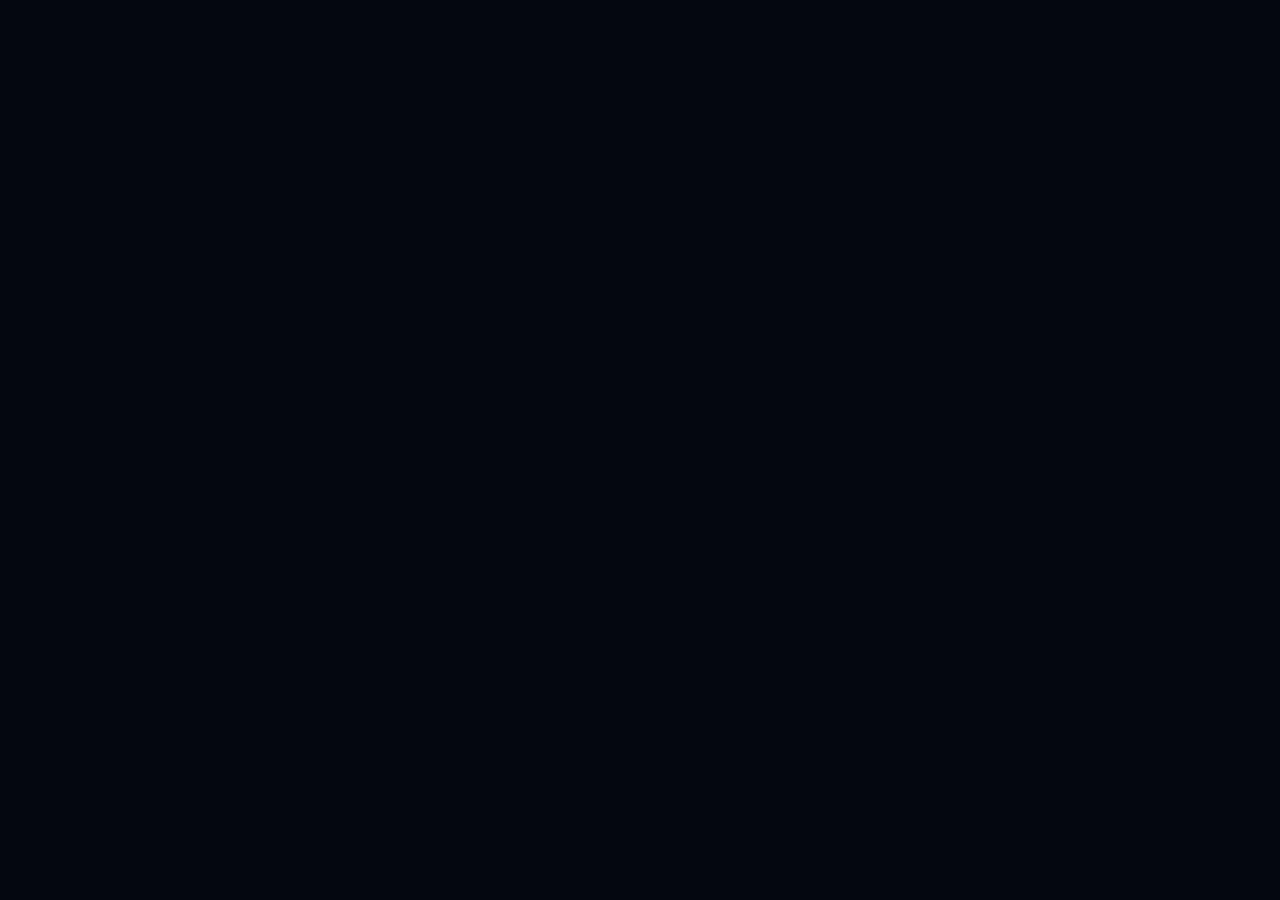
==== commit 86d32b17: "Update universities.html" ====
--- a/universities.html
+++ b/universities.html
@@ -12,328 +12,502 @@
     <!-- Boxicons for icons -->
     <link href='https://unpkg.com/boxicons@2.1.4/css/boxicons.min.css' rel='stylesheet'>
     <style>
-      /* --- VARIABLES DE THEME --- */
-      :root {
-        /* Mode Sombre par défaut */
-        --bg-color: #0f1117;
-        --card-bg: #1c1f26;
-        --sidebar-bg: #161920;
-        --text-main: #ffffff;
-        --text-dim: #a0a0a0;
-        --accent: #007bff;
-        --accent-hover: #0056b3;
-        --border: #2d3139;
-        --input-bg: #252932;
-      }
-
-      /* Classe pour le Mode Clair */
-      .light-theme {
-        --bg-color: #f4f7f6;
-        --card-bg: #ffffff;
-        --sidebar-bg: #ffffff;
-        --text-main: #1a1a1a;
-        --text-dim: #666666;
-        --accent: #007bff;
-        --border: #e0e0e0;
-        --input-bg: #f9f9f9;
-      }
-
-      * {
-        box-sizing: border-box;
-        margin: 0;
-        padding: 0;
-        font-family: "Segoe UI", sans-serif;
-      }
-
-      body {
-        background-color: var(--bg-color);
-        color: var(--text-main);
-        transition: all 0.3s ease;
-      }
-
-      /* --- NAVIGATION --- */
-      nav {
-        display: flex;
-        justify-content: space-between;
-        align-items: center;
-        padding: 15px 5%;
-        background: var(--sidebar-bg);
-        border-bottom: 1px solid var(--border);
-        position: sticky;
-        top: 0;
-        z-index: 100;
-      }
-
-      .logo {
-        font-weight: bold;
-        font-size: 1.5rem;
-        color: var(--accent);
-      }
-
-      .nav-links a {
-        color: var(--text-main);
-        text-decoration: none;
-        margin-left: 20px;
-        font-size: 0.9rem;
-      }
-
-      .theme-toggle {
-        cursor: pointer;
-        padding: 8px 15px;
-        border-radius: 20px;
-        border: 1px solid var(--accent);
-        background: transparent;
-        color: var(--accent);
-        font-weight: bold;
-      }
-
-      /* --- LAYOUT PRINCIPAL --- */
-      .main-container {
-        display: flex;
-        max-width: 1400px;
-        margin: 20px auto;
-        padding: 0 20px;
-        gap: 20px;
-      }
-
-      /* --- BARRE DE RECHERCHE ET FILTRES --- */
-      .sidebar {
-        width: 300px;
-        background: var(--sidebar-bg);
-        padding: 25px;
-        border-radius: 15px;
-        height: fit-content;
-        border: 1px solid var(--border);
-        position: sticky;
-        top: 90px;
-      }
-
-      .filter-group {
-        margin-bottom: 25px;
-      }
-
-      .filter-group label {
-        display: block;
-        margin-bottom: 10px;
-        font-size: 0.85rem;
-        color: var(--text-dim);
-        text-transform: uppercase;
-      }
-
-      input[type="text"],
-      select {
-        width: 100%;
-        padding: 12px;
-        border-radius: 8px;
-        border: 1px solid var(--border);
-        background: var(--input-bg);
-        color: var(--text-main);
-      }
-
-      .range-slider {
-        width: 100%;
-        accent-color: var(--accent);
-      }
-
-      .checkbox-group {
-        display: grid;
-        gap: 10px;
-      }
-
-      .checkbox-group label {
-        text-transform: none;
-        color: var(--text-main);
-        display: flex;
-        align-items: center;
-        gap: 10px;
-        cursor: pointer;
-      }
-
-      /* --- GRILLE DE CARTES --- */
-      .content-area {
-        flex: 1;
-      }
-
-      .search-header {
-        background: var(--accent);
-        padding: 40px;
-        border-radius: 15px;
-        margin-bottom: 30px;
-        text-align: center;
-        color: white;
-      }
-
-      .card-grid {
-        display: grid;
-        grid-template-columns: repeat(auto-fill, minmax(320px, 1fr));
-        gap: 20px;
-      }
-
-      /* --- STYLE DE LA CARTE --- */
-      .card {
-        background: var(--card-bg);
-        border-radius: 15px;
-        padding: 20px;
-        border: 1px solid var(--border);
-        transition: transform 0.3s ease;
-        display: flex;
-        flex-direction: column;
-      }
-
-      .card:hover {
-        transform: translateY(-5px);
-        border-color: var(--accent);
-      }
-
-      .card-top {
-        display: flex;
-        justify-content: space-between;
-        margin-bottom: 15px;
-      }
-
-      .card-logo {
-        width: 50px;
-        height: 50px;
-        background: #fff;
-        color: #000;
-        border-radius: 10px;
-        display: flex;
-        align-items: center;
-        justify-content: center;
-        font-weight: bold;
-      }
-
-      .match-badge {
-        background: rgba(40, 167, 69, 0.15);
-        color: #28a745;
-        padding: 4px 10px;
-        border-radius: 15px;
-        font-size: 0.75rem;
-        font-weight: bold;
-      }
-
-      .card h3 {
-        margin: 10px 0 5px 0;
-        font-size: 1.2rem;
-      }
-
-      .card .info {
-        font-size: 0.85rem;
-        color: var(--text-dim);
-        margin-bottom: 5px;
-      }
-
-      .card .rating {
-        color: #ffc107;
-        margin: 10px 0;
-        font-weight: bold;
-        display: flex;
-        align-items: center;
-        gap: 5px;
-      }
-
-      .card .price {
-        color: var(--accent);
-        font-weight: bold;
-        font-size: 1.1rem;
-        margin-top: auto;
-        padding-top: 15px;
-      }
-
-      .btn-view {
-        margin-top: 15px;
-        padding: 12px;
-        background: var(--accent);
-        color: white;
-        text-align: center;
-        text-decoration: none;
-        border-radius: 8px;
-        font-weight: bold;
-      }
-
-      /* --- MODALES --- */
-      .modal {
-        display: none;
-        position: fixed;
-        top: 0;
-        left: 0;
-        width: 100%;
-        height: 100%;
-        background: rgba(0, 0, 0, 0.8);
-        z-index: 1000;
-        padding: 20px;
-        overflow-y: auto;
-      }
-
-      .modal:target {
-        display: flex;
-        justify-content: center;
-        align-items: flex-start;
-      }
-
-      .modal-content {
-        background: var(--card-bg);
-        max-width: 900px;
-        width: 100%;
-        margin-top: 50px;
-        padding: 40px;
-        border-radius: 20px;
-        position: relative;
-      }
-
-      .close-modal {
-        position: absolute;
-        top: 20px;
-        right: 25px;
-        font-size: 30px;
-        text-decoration: none;
-        color: var(--text-dim);
-      }
-
-      .modal-grid {
-        display: grid;
-        grid-template-columns: 1fr 1fr;
-        gap: 40px;
-        margin-top: 30px;
-      }
-
-      .contact-form input,
-      .contact-form textarea {
-        width: 100%;
-        padding: 12px;
-        margin-bottom: 10px;
-        background: var(--input-bg);
-        border: 1px solid var(--border);
-        border-radius: 8px;
-        color: var(--text-main);
-      }
-
-      /* --- RESPONSIVE --- */
-      @media (max-width: 992px) {
-        .main-container {
-          flex-direction: column;
-        }
-
-        .sidebar {
-          width: 100%;
-          position: static;
-        }
-
-        .modal-grid {
-          grid-template-columns: 1fr;
-        }
-      }
-
-      @media (max-width: 600px) {
-        .nav-links {
-          display: none;
-        }
-
-        .card-grid {
-          grid-template-columns: 1fr;
-        }
-      }
-    </style>
+      @import url('https://fonts.googleapis.com/css2?family=Playfair+Display:wght@400;700;900&family=DM+Sans:wght@300;400;500;600&display=swap');
+ 
+/* ─────────────────────────────────────────
+   VARIABLES DE THÈME — Marine & Or
+───────────────────────────────────────── */
+:root {
+  /* Mode Sombre (défaut) */
+  --bg-color:    #04080f;
+  --card-bg:     #0a1220;
+  --sidebar-bg:  #080e1a;
+  --text-main:   #e6eaf4;
+  --text-dim:    #7a8aaa;
+  --accent:      #c9a84c;
+  --accent-hover:#a8852e;
+  --border:      rgba(100, 140, 200, 0.12);
+  --input-bg:    #0f1c30;
+ 
+  /* Palette marine */
+  --navy-deep:   #04080f;
+  --navy-mid:    #0a1220;
+  --navy-light:  #0f1c30;
+  --gold:        #c9a84c;
+  --gold-light:  #e8c87a;
+  --gold-glow:   rgba(201, 168, 76, 0.15);
+}
+ 
+/* Mode Clair */
+.light-theme {
+  --bg-color:    #eef2f8;
+  --card-bg:     #ffffff;
+  --sidebar-bg:  #f5f7fb;
+  --text-main:   #0d1b2e;
+  --text-dim:    #5a6a88;
+  --accent:      #a8852e;
+  --accent-hover:#8a6a1e;
+  --border:      #d0daea;
+  --input-bg:    #f0f4fa;
+ 
+  --navy-deep:   #0d1b2e;
+  --navy-mid:    #1a3050;
+  --navy-light:  #d0daea;
+  --gold:        #a8852e;
+  --gold-light:  #c9a84c;
+  --gold-glow:   rgba(168, 133, 46, 0.1);
+}
+ 
+/* ─────────────────────────────────────────
+   BASE
+───────────────────────────────────────── */
+* {
+  box-sizing: border-box;
+  margin: 0;
+  padding: 0;
+  font-family: "DM Sans", "Segoe UI", sans-serif;
+}
+ 
+body {
+  background-color: var(--bg-color);
+  color: var(--text-main);
+  transition: all 0.3s ease;
+}
+ 
+/* ─────────────────────────────────────────
+   NAVIGATION
+───────────────────────────────────────── */
+nav {
+  display: flex;
+  justify-content: space-between;
+  align-items: center;
+  padding: 15px 5%;
+  background: var(--sidebar-bg);
+  border-bottom: 1px solid var(--border);
+  position: sticky;
+  top: 0;
+  z-index: 100;
+  box-shadow: 0 2px 28px rgba(0, 0, 0, 0.3);
+}
+ 
+.logo {
+  font-family: "Playfair Display", serif;
+  font-weight: 900;
+  font-size: 1.5rem;
+  color: var(--accent);
+  letter-spacing: 0.5px;
+}
+ 
+.nav-links a {
+  color: var(--text-main);
+  text-decoration: none;
+  margin-left: 20px;
+  font-size: 0.9rem;
+  font-weight: 500;
+  transition: color 0.2s;
+}
+ 
+.nav-links a:hover {
+  color: var(--accent);
+}
+ 
+.theme-toggle {
+  cursor: pointer;
+  padding: 8px 18px;
+  border-radius: 30px;
+  border: 1px solid var(--accent);
+  background: transparent;
+  color: var(--accent);
+  font-family: "DM Sans", sans-serif;
+  font-weight: 600;
+  font-size: 0.85rem;
+  transition: background 0.2s, color 0.2s;
+}
+ 
+.theme-toggle:hover {
+  background: var(--accent);
+  color: var(--navy-deep);
+}
+ 
+/* ─────────────────────────────────────────
+   LAYOUT PRINCIPAL
+───────────────────────────────────────── */
+.main-container {
+  display: flex;
+  max-width: 1400px;
+  margin: 28px auto;
+  padding: 0 20px;
+  gap: 24px;
+}
+ 
+/* ─────────────────────────────────────────
+   SIDEBAR / FILTRES
+───────────────────────────────────────── */
+.sidebar {
+  width: 300px;
+  background: var(--sidebar-bg);
+  padding: 28px;
+  border-radius: 16px;
+  height: fit-content;
+  border: 1px solid var(--border);
+  position: sticky;
+  top: 90px;
+}
+ 
+.filter-group {
+  margin-bottom: 28px;
+}
+ 
+.filter-group label {
+  display: block;
+  margin-bottom: 10px;
+  font-size: 0.72rem;
+  font-weight: 600;
+  letter-spacing: 2px;
+  color: var(--text-dim);
+  text-transform: uppercase;
+}
+ 
+input[type="text"],
+select {
+  width: 100%;
+  padding: 11px 14px;
+  border-radius: 10px;
+  border: 1px solid var(--border);
+  background: var(--input-bg);
+  color: var(--text-main);
+  font-family: "DM Sans", sans-serif;
+  font-size: 0.9rem;
+  outline: none;
+  transition: border-color 0.2s;
+}
+ 
+input[type="text"]:focus,
+select:focus {
+  border-color: var(--accent);
+}
+ 
+input[type="text"]::placeholder {
+  color: var(--text-dim);
+}
+ 
+.range-slider {
+  width: 100%;
+  accent-color: var(--accent);
+}
+ 
+.checkbox-group {
+  display: grid;
+  gap: 10px;
+}
+ 
+.checkbox-group label {
+  text-transform: none;
+  color: var(--text-main);
+  display: flex;
+  align-items: center;
+  gap: 10px;
+  cursor: pointer;
+  font-size: 0.9rem;
+}
+ 
+/* ─────────────────────────────────────────
+   CONTENU / GRILLE
+───────────────────────────────────────── */
+.content-area {
+  flex: 1;
+}
+ 
+/* Header hero */
+.search-header {
+  background: linear-gradient(135deg, #071830 0%, #04080f 60%, #091525 100%);
+  border: 1px solid rgba(201, 168, 76, 0.25);
+  padding: 44px 40px;
+  border-radius: 16px;
+  margin-bottom: 28px;
+  text-align: center;
+  color: var(--text-main);
+  position: relative;
+  overflow: hidden;
+  box-shadow: 0 8px 40px rgba(0, 0, 0, 0.35);
+}
+ 
+.light-theme .search-header {
+  background: linear-gradient(135deg, #1a3050 0%, #0d1b2e 100%);
+  border-color: rgba(201, 168, 76, 0.4);
+}
+ 
+/* Halo or — haut droite */
+.search-header::before {
+  content: '';
+  position: absolute;
+  top: -60px;
+  right: -60px;
+  width: 280px;
+  height: 280px;
+  background: radial-gradient(circle, rgba(201, 168, 76, 0.16) 0%, transparent 70%);
+  border-radius: 50%;
+  pointer-events: none;
+}
+ 
+/* Halo marine — bas gauche */
+.search-header::after {
+  content: '';
+  position: absolute;
+  bottom: -40px;
+  left: 60px;
+  width: 200px;
+  height: 200px;
+  background: radial-gradient(circle, rgba(30, 90, 200, 0.1) 0%, transparent 70%);
+  border-radius: 50%;
+  pointer-events: none;
+}
+ 
+.search-header h1,
+.search-header h2 {
+  font-family: "Playfair Display", serif;
+  font-weight: 900;
+  font-size: clamp(22px, 3vw, 38px);
+  background: linear-gradient(135deg, #e8c87a 0%, #ffffff 50%, #c9a84c 100%);
+  -webkit-background-clip: text;
+  -webkit-text-fill-color: transparent;
+  background-clip: text;
+  margin-bottom: 10px;
+}
+ 
+.search-header p {
+  color: rgba(200, 215, 240, 0.72);
+  font-size: 0.95rem;
+}
+ 
+.card-grid {
+  display: grid;
+  grid-template-columns: repeat(auto-fill, minmax(320px, 1fr));
+  gap: 20px;
+}
+ 
+/* ─────────────────────────────────────────
+   CARTE
+───────────────────────────────────────── */
+.card {
+  background: var(--card-bg);
+  border-radius: 16px;
+  padding: 22px;
+  border: 1px solid var(--border);
+  transition: transform 0.25s ease, border-color 0.25s ease, box-shadow 0.25s ease;
+  display: flex;
+  flex-direction: column;
+  animation: fadeUp 0.4s ease both;
+}
+ 
+.card:hover {
+  transform: translateY(-5px);
+  border-color: rgba(201, 168, 76, 0.4);
+  box-shadow: 0 16px 48px rgba(0, 0, 0, 0.35),
+              0 0 0 1px rgba(201, 168, 76, 0.07);
+}
+ 
+@keyframes fadeUp {
+  from { opacity: 0; transform: translateY(16px); }
+  to   { opacity: 1; transform: translateY(0); }
+}
+ 
+.card-top {
+  display: flex;
+  justify-content: space-between;
+  margin-bottom: 15px;
+}
+ 
+.card-logo {
+  width: 50px;
+  height: 50px;
+  background: var(--input-bg);
+  border: 1px solid rgba(201, 168, 76, 0.22);
+  color: var(--accent);
+  border-radius: 12px;
+  display: flex;
+  align-items: center;
+  justify-content: center;
+  font-family: "Playfair Display", serif;
+  font-weight: 700;
+  font-size: 1.1rem;
+}
+ 
+.match-badge {
+  background: rgba(34, 197, 94, 0.1);
+  color: #4ade80;
+  padding: 4px 12px;
+  border-radius: 20px;
+  font-size: 0.75rem;
+  font-weight: 700;
+  border: 1px solid rgba(34, 197, 94, 0.2);
+  align-self: flex-start;
+}
+ 
+.card h3 {
+  margin: 10px 0 5px 0;
+  font-family: "Playfair Display", serif;
+  font-size: 1.1rem;
+  font-weight: 700;
+  line-height: 1.3;
+}
+ 
+.card .info {
+  font-size: 0.83rem;
+  color: var(--text-dim);
+  margin-bottom: 5px;
+}
+ 
+.card .rating {
+  color: var(--gold-light);
+  margin: 10px 0;
+  font-weight: 700;
+  display: flex;
+  align-items: center;
+  gap: 5px;
+  font-size: 0.9rem;
+}
+ 
+.light-theme .card .rating {
+  color: var(--gold);
+}
+ 
+.card .price {
+  color: var(--accent);
+  font-weight: 700;
+  font-size: 1.1rem;
+  margin-top: auto;
+  padding-top: 15px;
+  font-family: "Playfair Display", serif;
+}
+ 
+.btn-view {
+  margin-top: 15px;
+  padding: 12px;
+  background: var(--accent);
+  color: var(--navy-deep);
+  text-align: center;
+  text-decoration: none;
+  border-radius: 10px;
+  font-weight: 700;
+  font-size: 0.9rem;
+  letter-spacing: 0.3px;
+  transition: background 0.2s;
+  display: block;
+}
+ 
+.btn-view:hover {
+  background: var(--gold-light);
+}
+ 
+.light-theme .btn-view {
+  color: #ffffff;
+}
+ 
+/* ─────────────────────────────────────────
+   MODALES
+───────────────────────────────────────── */
+.modal {
+  display: none;
+  position: fixed;
+  top: 0;
+  left: 0;
+  width: 100%;
+  height: 100%;
+  background: rgba(2, 5, 12, 0.9);
+  z-index: 1000;
+  padding: 20px;
+  overflow-y: auto;
+}
+ 
+.modal:target {
+  display: flex;
+  justify-content: center;
+  align-items: flex-start;
+}
+ 
+.modal-content {
+  background: var(--card-bg);
+  border: 1px solid rgba(201, 168, 76, 0.18);
+  max-width: 900px;
+  width: 100%;
+  margin-top: 50px;
+  padding: 40px;
+  border-radius: 20px;
+  position: relative;
+  box-shadow: 0 24px 80px rgba(0, 0, 0, 0.5);
+}
+ 
+.close-modal {
+  position: absolute;
+  top: 20px;
+  right: 25px;
+  font-size: 30px;
+  text-decoration: none;
+  color: var(--text-dim);
+  transition: color 0.2s;
+  line-height: 1;
+}
+ 
+.close-modal:hover {
+  color: var(--accent);
+}
+ 
+.modal-grid {
+  display: grid;
+  grid-template-columns: 1fr 1fr;
+  gap: 40px;
+  margin-top: 30px;
+}
+ 
+.contact-form input,
+.contact-form textarea {
+  width: 100%;
+  padding: 12px 14px;
+  margin-bottom: 10px;
+  background: var(--input-bg);
+  border: 1px solid var(--border);
+  border-radius: 10px;
+  color: var(--text-main);
+  font-family: "DM Sans", sans-serif;
+  font-size: 0.9rem;
+  outline: none;
+  transition: border-color 0.2s;
+}
+ 
+.contact-form input:focus,
+.contact-form textarea:focus {
+  border-color: var(--accent);
+}
+ 
+/* ─────────────────────────────────────────
+   RESPONSIVE
+───────────────────────────────────────── */
+@media (max-width: 992px) {
+  .main-container {
+    flex-direction: column;
+  }
+ 
+  .sidebar {
+    width: 100%;
+    position: static;
+  }
+ 
+  .modal-grid {
+    grid-template-columns: 1fr;
+  }
+}
+ 
+@media (max-width: 600px) {
+  .nav-links {
+    display: none;
+  }
+ 
+  .card-grid {
+    grid-template-columns: 1fr;
+  }
+}
+ </script>
   </head>
 
   <body class="page-discovery">
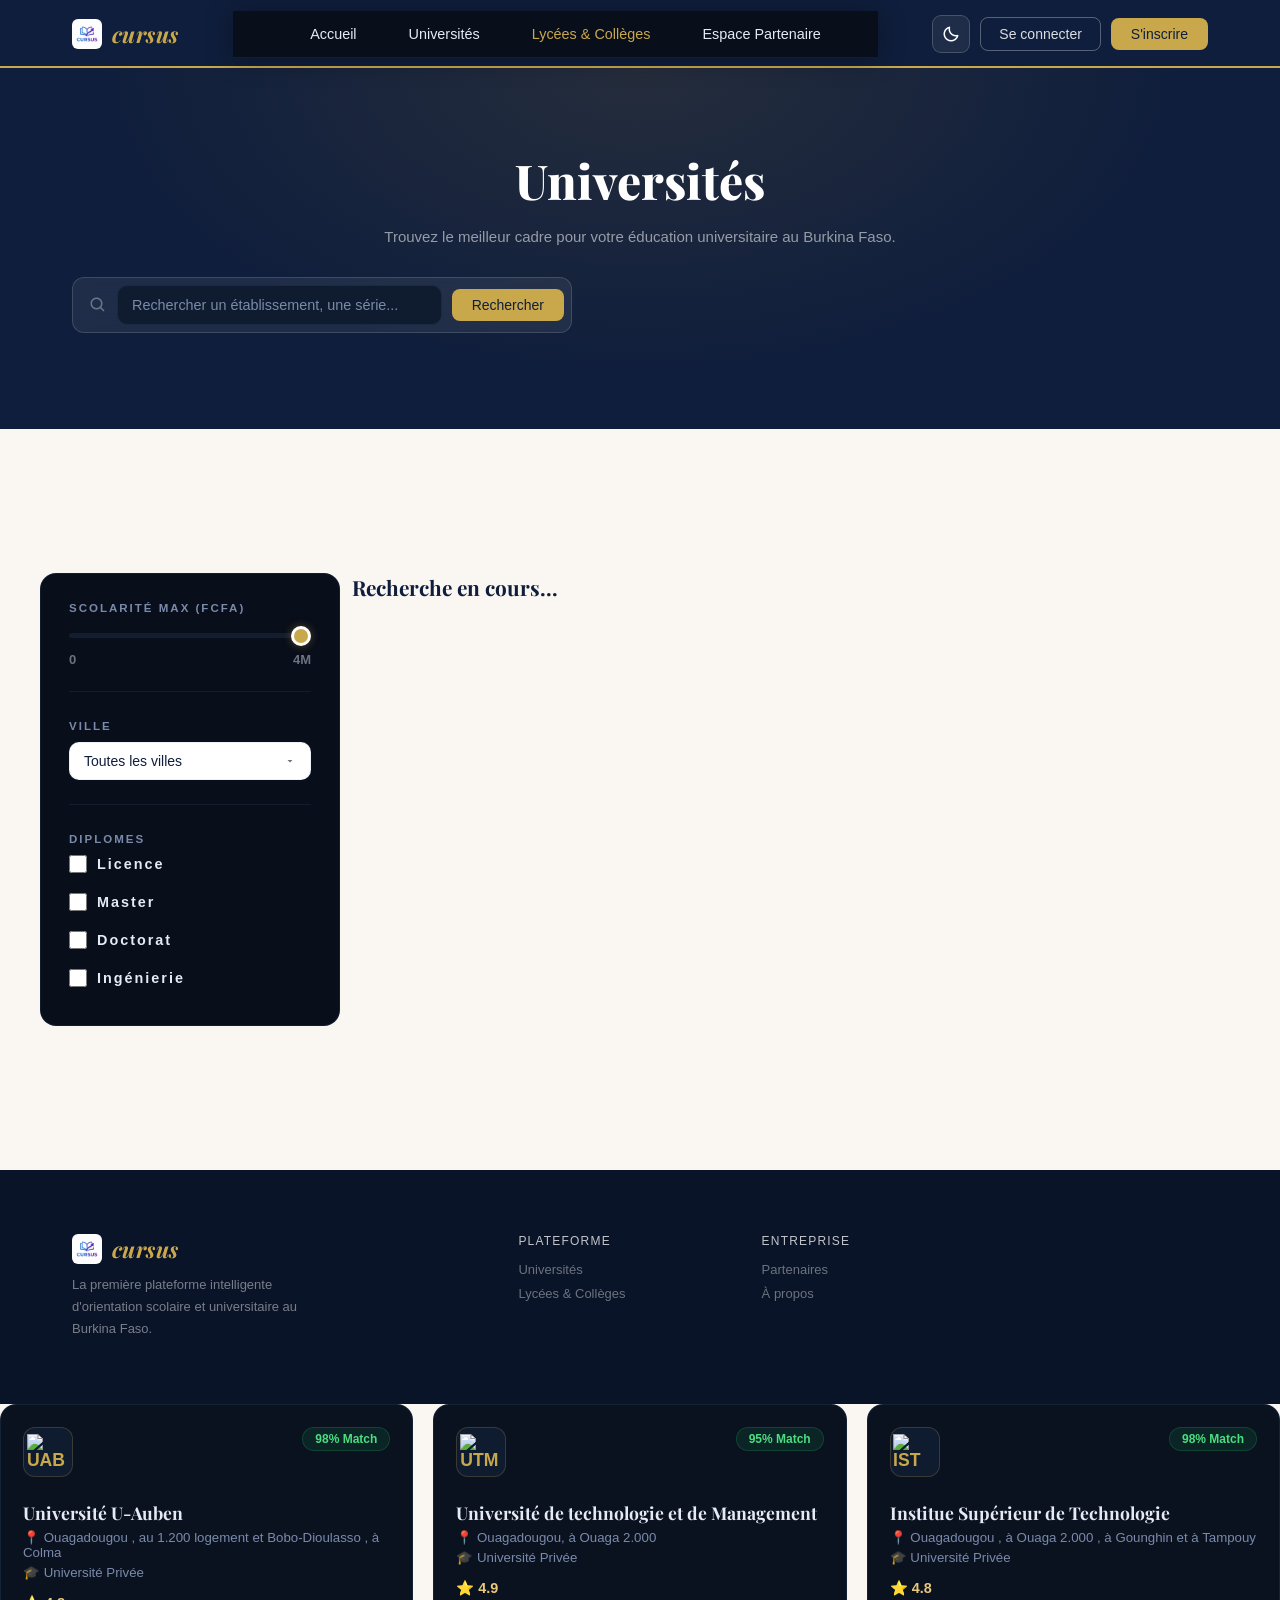
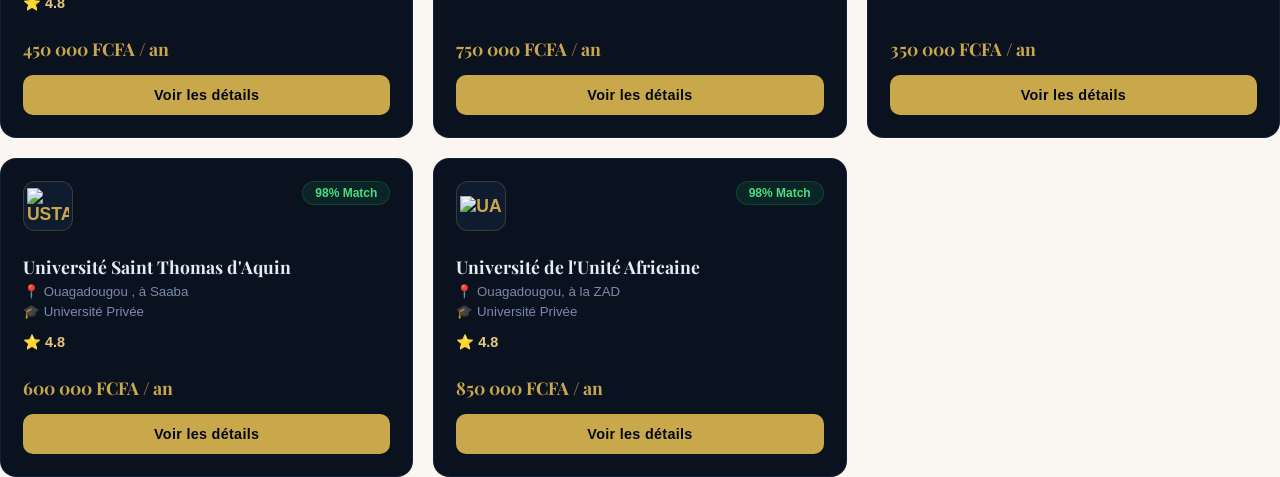
==== commit 7d8b340d: "Update universities.html" ====
--- a/universities.html
+++ b/universities.html
@@ -507,7 +507,7 @@
     grid-template-columns: 1fr;
   }
 }
- </script>
+ </style>
   </head>
 
   <body class="page-discovery">
